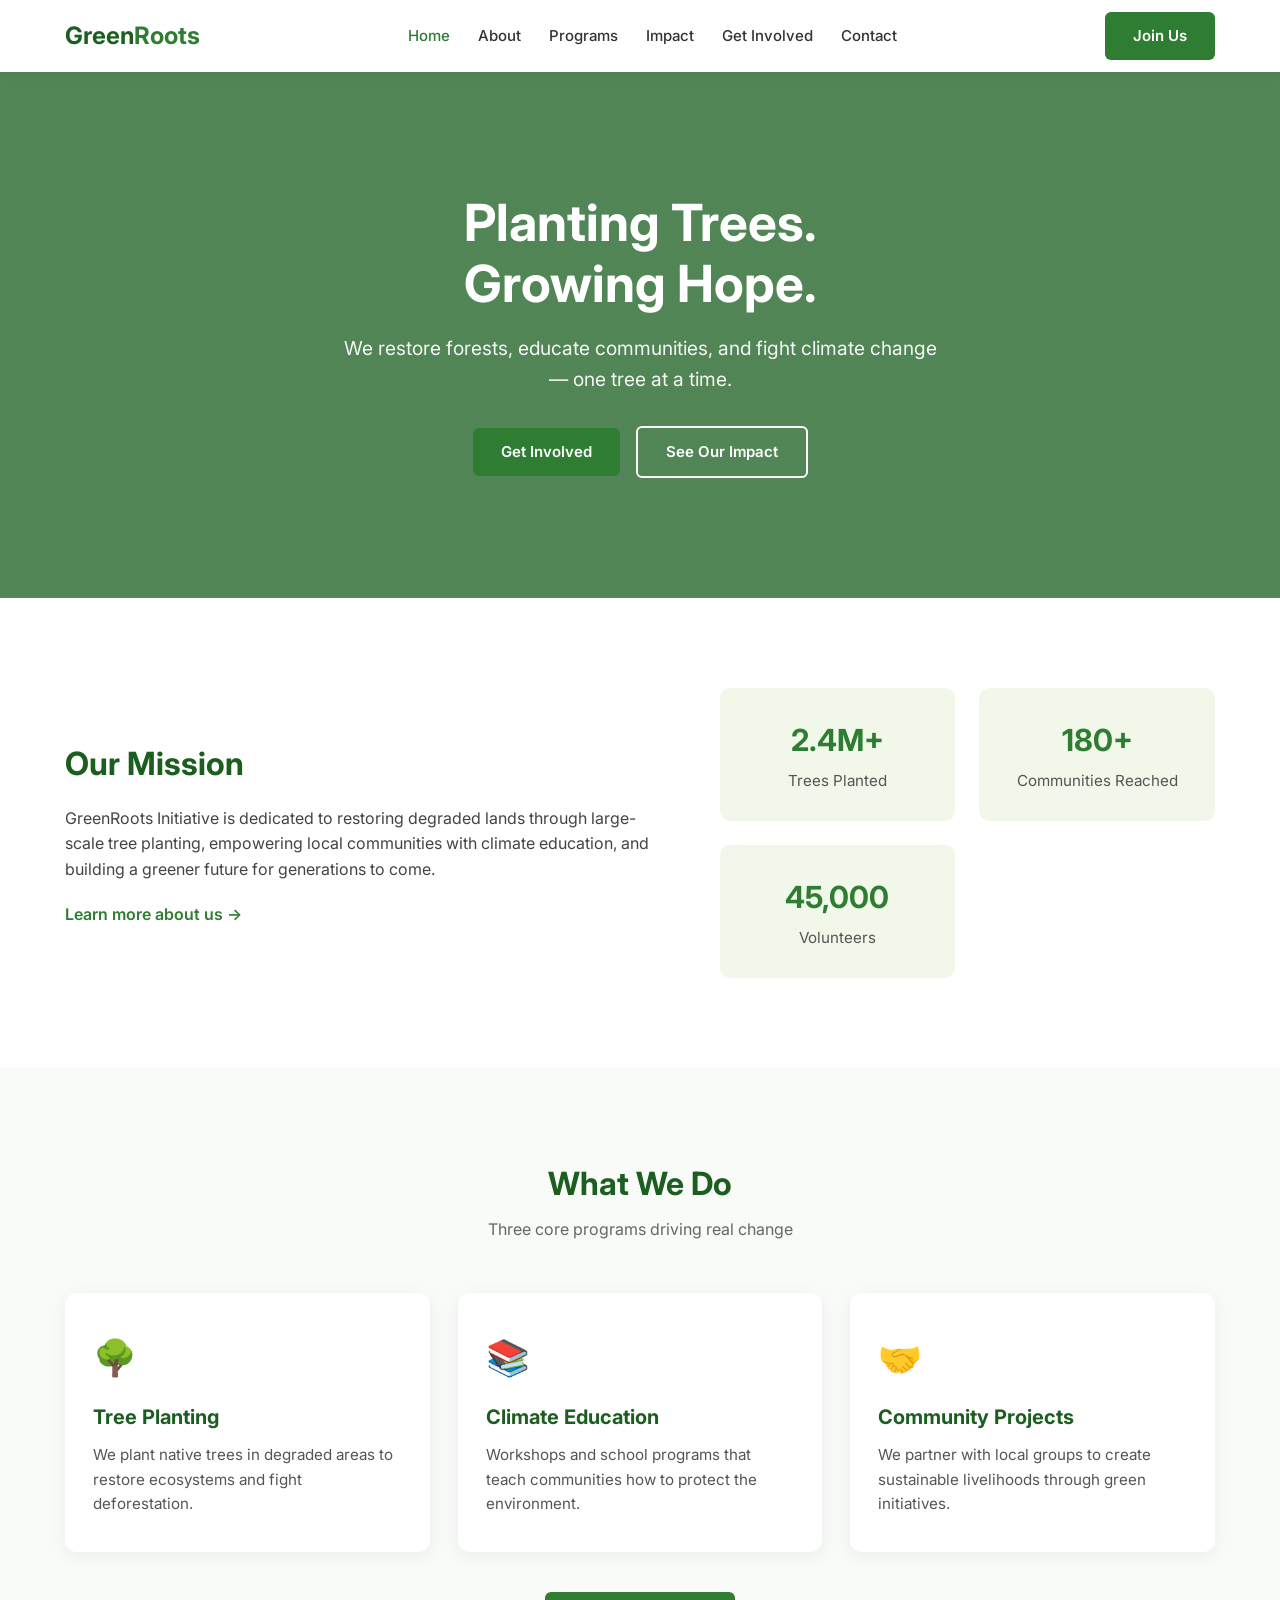
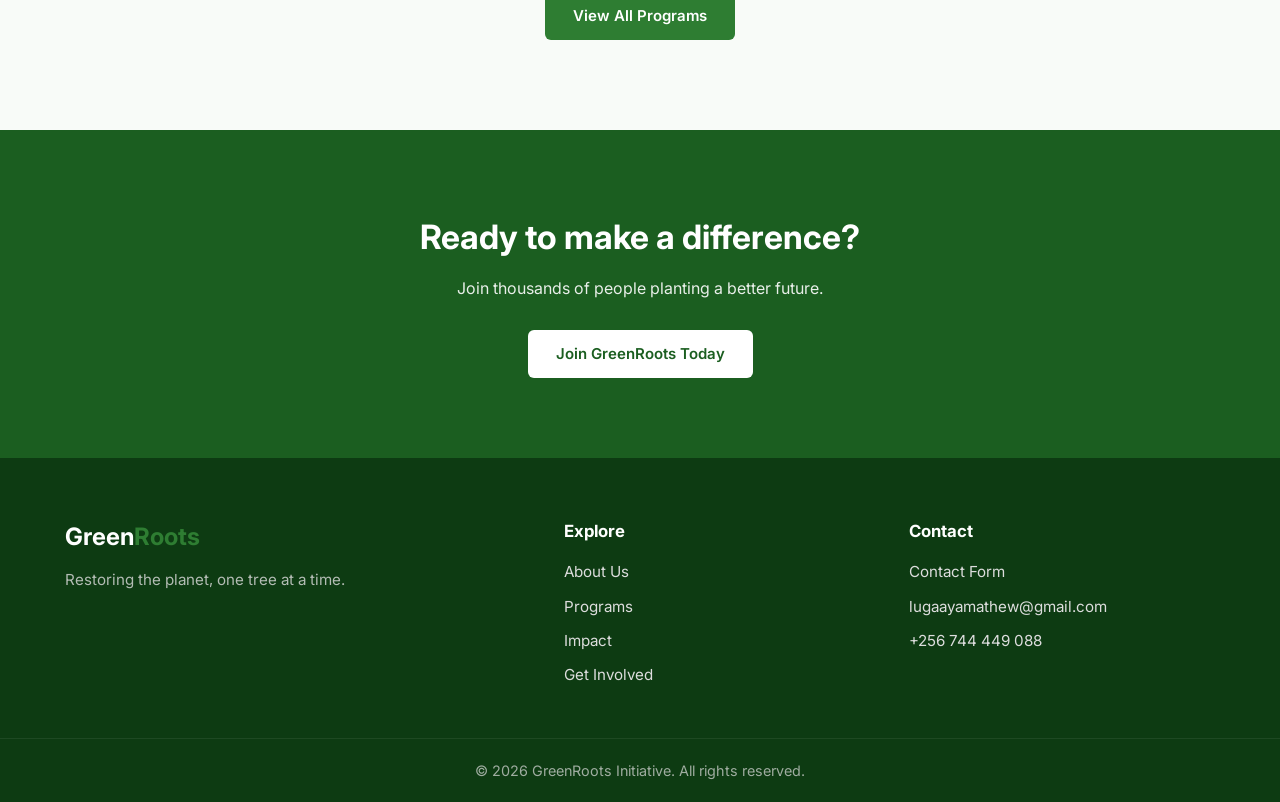
==== index.html @ 803b71bf "final exam final project" ====
<!DOCTYPE html>
<html lang="en">
<head>
  <meta charset="UTF-8">
  <meta name="viewport" content="width=device-width, initial-scale=1.0">
  <title>GreenRoots Initiative | Planting Tomorrow</title>
  <link rel="stylesheet" href="style.css">
  <link href="https://fonts.googleapis.com/css2?family=Inter:wght@400;500;600;700&display=swap" rel="stylesheet">
</head>
<body>

  <!-- Navigation -->
<header>
  <div class="container nav-container">
    <a href="index.html" class="logo">Green<span>Roots</span></a>

    <nav>
      <ul class="nav-links" id="navLinks">
        <li><a href="index.html" class="active">Home</a></li>
        <li><a href="about.html">About</a></li>
        <li><a href="programs.html">Programs</a></li>
        <li><a href="impact.html">Impact</a></li>
        <li><a href="get-involved.html">Get Involved</a></li>
        <li><a href="contact.html">Contact</a></li>
      </ul>
    </nav>

    <a href="get-involved.html" class="btn btn-primary desktop-only">Join Us</a>

    <!-- Hamburger Button -->
    <button class="hamburger" id="hamburger" aria-label="Menu">
      <span></span>
      <span></span>
      <span></span>
    </button>
  </div>
</header>

  <!-- Hero Section -->
  <section class="hero">
    <div class="container hero-content">
      <h1>Planting Trees.<br>Growing Hope.</h1>
      <p>We restore forests, educate communities, and fight climate change — one tree at a time.</p>
      <div class="hero-buttons">
        <a href="get-involved.html" class="btn btn-primary">Get Involved</a>
        <a href="impact.html" class="btn btn-outline">See Our Impact</a>
      </div>
    </div>
  </section>

  <!-- Mission Section -->
  <section class="mission">
    <div class="container">
      <div class="mission-grid">
        <div class="mission-text">
          <h2>Our Mission</h2>
          <p>GreenRoots Initiative is dedicated to restoring degraded lands through large-scale tree planting, empowering local communities with climate education, and building a greener future for generations to come.</p>
          <a href="about.html" class="text-link">Learn more about us →</a>
        </div>
        <div class="mission-stats">
          <div class="stat">
            <h3>2.4M+</h3>
            <p>Trees Planted</p>
          </div>
          <div class="stat">
            <h3>180+</h3>
            <p>Communities Reached</p>
          </div>
          <div class="stat">
            <h3>45,000</h3>
            <p>Volunteers</p>
          </div>
        </div>
      </div>
    </div>
  </section>

  <!-- Programs Preview -->
  <section class="programs-preview">
    <div class="container">
      <div class="section-header">
        <h2>What We Do</h2>
        <p>Three core programs driving real change</p>
      </div>
      <div class="cards">
        <div class="card">
          <div class="card-icon">🌳</div>
          <h3>Tree Planting</h3>
          <p>We plant native trees in degraded areas to restore ecosystems and fight deforestation.</p>
        </div>
        <div class="card">
          <div class="card-icon">📚</div>
          <h3>Climate Education</h3>
          <p>Workshops and school programs that teach communities how to protect the environment.</p>
        </div>
        <div class="card">
          <div class="card-icon">🤝</div>
          <h3>Community Projects</h3>
          <p>We partner with local groups to create sustainable livelihoods through green initiatives.</p>
        </div>
      </div>
      <div class="center">
        <a href="programs.html" class="btn btn-primary">View All Programs</a>
      </div>
    </div>
  </section>

  <!-- Call to Action -->
  <section class="cta">
    <div class="container">
      <h2>Ready to make a difference?</h2>
      <p>Join thousands of people planting a better future.</p>
      <a href="get-involved.html" class="btn btn-light">Join GreenRoots Today</a>
    </div>
  </section>

  <!-- Footer -->
  <footer>
    <div class="container footer-content">
      <div class="footer-brand">
        <a href="index.html" class="logo">Green<span>Roots</span></a>
        <p>Restoring the planet, one tree at a time.</p>
      </div>
      <div class="footer-links">
        <h4>Explore</h4>
        <ul>
          <li><a href="about.html">About Us</a></li>
          <li><a href="programs.html">Programs</a></li>
          <li><a href="impact.html">Impact</a></li>
          <li><a href="get-involved.html">Get Involved</a></li>
        </ul>
      </div>
      <div class="footer-links">
        <h4>Contact</h4>
        <ul>
          <li><a href="contact.html">Contact Form</a></li>
          <li>lugaayamathew@gmail.com</li>
          <li>+256 744 449 088</li>
        </ul>
      </div>
    </div>
    <div class="footer-bottom">
      <div class="container">
        <p>© 2026 GreenRoots Initiative. All rights reserved.</p>
      </div>
    </div>
  </footer>

  <script>
  const hamburger = document.getElementById('hamburger');
  const navLinks = document.getElementById('navLinks');

  hamburger.addEventListener('click', () => {
    navLinks.classList.toggle('active');
    hamburger.classList.toggle('active');
  });
</script>
</body>

</html>
---- style.css ----
/* ========== RESET & BASE ========== */
* {
  margin: 0;
  padding: 0;
  box-sizing: border-box;
}

body {
  font-family: 'Inter', system-ui, sans-serif;
  line-height: 1.6;
  color: #1a1a1a;
  background: #f8fbf8;
}

.container {
  width: 90%;
  max-width: 1150px;
  margin: 0 auto;
}

a {
  text-decoration: none;
  color: inherit;
}

ul {
  list-style: none;
}

/* ========== BUTTONS ========== */
.btn {
  display: inline-block;
  padding: 12px 28px;
  border-radius: 6px;
  font-weight: 600;
  font-size: 15px;
  transition: all 0.25s ease;
}

.btn-primary {
  background: #2e7d32;
  color: white;
}

.btn-primary:hover {
  background: #1b5e20;
}

.btn-outline {
  border: 2px solid white;
  color: white;
  margin-left: 12px;
}

.btn-outline:hover {
  background: white;
  color: #1b5e20;
}

.btn-light {
  background: white;
  color: #1b5e20;
}

.btn-light:hover {
  background: #e8f5e9;
}

/* ========== HEADER ========== */
header {
  background: white;
  box-shadow: 0 2px 10px rgba(0,0,0,0.06);
  position: sticky;
  top: 0;
  z-index: 100;
}

.nav-container {
  display: flex;
  align-items: center;
  justify-content: space-between;
  height: 72px;
}

.logo {
  font-size: 1.5rem;
  font-weight: 700;
  color: #1b5e20;
}

.logo span {
  color: #2e7d32;
}

.nav-links {
  display: flex;
  gap: 28px;
}

.nav-links a {
  font-weight: 500;
  font-size: 15px;
  color: #333;
  transition: color 0.2s;
}

.nav-links a:hover,
.nav-links a.active {
  color: #2e7d32;
}

/* ========== HERO ========== */
.hero {
  background: linear-gradient(rgba(27, 94, 32, 0.75), rgba(27, 94, 32, 0.75)),
              url('https://images.unsplash.com/photo-1542601906990-b4d3fb778b09?w=1600') center/cover no-repeat;
  color: white;
  padding: 120px 0;
  text-align: center;
}

.hero h1 {
  font-size: 3.2rem;
  font-weight: 700;
  line-height: 1.2;
  margin-bottom: 18px;
}

.hero p {
  font-size: 1.2rem;
  max-width: 600px;
  margin: 0 auto 32px;
  opacity: 0.95;
}

/* ========== MISSION ========== */
.mission {
  padding: 90px 0;
  background: white;
}

.mission-grid {
  display: grid;
  grid-template-columns: 1.2fr 1fr;
  gap: 60px;
  align-items: center;
}

.mission-text h2 {
  font-size: 2rem;
  margin-bottom: 16px;
  color: #1b5e20;
}

.mission-text p {
  margin-bottom: 20px;
  color: #444;
}

.text-link {
  color: #2e7d32;
  font-weight: 600;
}

.mission-stats {
  display: grid;
  grid-template-columns: 1fr 1fr;
  gap: 24px;
}

.stat {
  background: #f1f8e9;
  padding: 28px 20px;
  border-radius: 10px;
  text-align: center;
}

.stat h3 {
  font-size: 1.9rem;
  color: #2e7d32;
  margin-bottom: 4px;
}

.stat p {
  font-size: 0.95rem;
  color: #555;
}

/* ========== PROGRAMS PREVIEW ========== */
.programs-preview {
  padding: 90px 0;
}

.section-header {
  text-align: center;
  margin-bottom: 50px;
}

.section-header h2 {
  font-size: 2rem;
  color: #1b5e20;
  margin-bottom: 8px;
}

.section-header p {
  color: #666;
}

.cards {
  display: grid;
  grid-template-columns: repeat(3, 1fr);
  gap: 28px;
  margin-bottom: 40px;
}

.card {
  background: white;
  padding: 36px 28px;
  border-radius: 12px;
  box-shadow: 0 4px 18px rgba(0,0,0,0.06);
  transition: transform 0.25s ease;
}

.card:hover {
  transform: translateY(-6px);
}

.card-icon {
  font-size: 2.2rem;
  margin-bottom: 16px;
}

.card h3 {
  font-size: 1.25rem;
  margin-bottom: 10px;
  color: #1b5e20;
}

.card p {
  color: #555;
  font-size: 0.95rem;
}

.center {
  text-align: center;
}

/* ========== CTA ========== */
.cta {
  background: #1b5e20;
  color: white;
  text-align: center;
  padding: 80px 0;
}

.cta h2 {
  font-size: 2.1rem;
  margin-bottom: 12px;
}

.cta p {
  margin-bottom: 28px;
  opacity: 0.9;
}

/* ========== FOOTER ========== */
footer {
  background: #0d3b12;
  color: #ddd;
  padding-top: 60px;
}

.footer-content {
  display: grid;
  grid-template-columns: 1.5fr 1fr 1fr;
  gap: 40px;
  padding-bottom: 40px;
}

.footer-brand .logo {
  color: white;
  margin-bottom: 12px;
  display: inline-block;
}

.footer-brand p {
  font-size: 0.95rem;
  opacity: 0.8;
}

.footer-links h4 {
  color: white;
  margin-bottom: 16px;
  font-size: 1.05rem;
}

.footer-links ul li {
  margin-bottom: 10px;
  font-size: 0.95rem;
}

.footer-links a:hover {
  color: #a5d6a7;
}

.footer-bottom {
  border-top: 1px solid rgba(255,255,255,0.1);
  padding: 20px 0;
  text-align: center;
  font-size: 0.9rem;
  opacity: 0.7;
}

/* ========== RESPONSIVE ========== */
@media (max-width: 900px) {
  .nav-links {
    display: none; /* We'll add mobile menu later if needed */
  }

  .hero h1 {
    font-size: 2.4rem;
  }

  .mission-grid {
    grid-template-columns: 1fr;
    gap: 40px;
  }

  .cards {
    grid-template-columns: 1fr;
  }

  .footer-content {
    grid-template-columns: 1fr;
    gap: 30px;
  }
}

@media (max-width: 600px) {
  .hero {
    padding: 90px 0;
  }

  .hero h1 {
    font-size: 2rem;
  }

  .hero-buttons .btn-outline {
    margin-left: 0;
    margin-top: 12px;
  }

  .mission-stats {
    grid-template-columns: 1fr;
  }
}

/* ========== HAMBURGER MENU ========== */
.hamburger {
  display: none;
  flex-direction: column;
  gap: 5px;
  background: none;
  border: none;
  cursor: pointer;
  padding: 4px;
}

.hamburger span {
  display: block;
  width: 26px;
  height: 3px;
  background: #1b5e20;
  border-radius: 2px;
  transition: all 0.3s ease;
}

.hamburger.active span:nth-child(1) {
  transform: rotate(45deg) translate(6px, 6px);
}

.hamburger.active span:nth-child(2) {
  opacity: 0;
}

.hamburger.active span:nth-child(3) {
  transform: rotate(-45deg) translate(6px, -6px);
}

.desktop-only {
  display: inline-block;
}

/* Mobile styles */
@media (max-width: 900px) {
  .hamburger {
    display: flex;
  }

  .desktop-only {
    display: none;
  }

  .nav-links {
    position: absolute;
    top: 72px;
    left: 0;
    right: 0;
    background: white;
    flex-direction: column;
    align-items: center;
    gap: 0;
    padding: 20px 0;
    box-shadow: 0 10px 20px rgba(0,0,0,0.08);
    display: none;
  }

  .nav-links.active {
    display: flex;
  }

  .nav-links li {
    width: 100%;
    text-align: center;
  }

  .nav-links a {
    display: block;
    padding: 14px 0;
    font-size: 16px;
  }
}

/* ========== PAGE HEADER ========== */
.page-header {
  background: linear-gradient(rgba(27, 94, 32, 0.85), rgba(27, 94, 32, 0.85)),
              url('https://images.unsplash.com/photo-1501004318641-b39e6451bec6?w=1600') center/cover no-repeat;
  color: white;
  text-align: center;
  padding: 100px 0 80px;
}

.page-header h1 {
  font-size: 2.8rem;
  margin-bottom: 12px;
}

.page-header p {
  font-size: 1.15rem;
  opacity: 0.95;
}

/* ========== ABOUT STORY ========== */
.about-story {
  padding: 90px 0;
  background: white;
}

.story-grid {
  display: grid;
  grid-template-columns: 1fr 1fr;
  gap: 60px;
  align-items: center;
}

.story-text h2 {
  font-size: 2rem;
  color: #1b5e20;
  margin-bottom: 20px;
}

.story-text p {
  margin-bottom: 16px;
  color: #444;
}

.story-image img {
  width: 100%;
  border-radius: 12px;
  box-shadow: 0 10px 30px rgba(0,0,0,0.1);
}

/* ========== MISSION & VISION ========== */
.mission-vision {
  padding: 80px 0;
  background: #f1f8e9;
}

.mv-grid {
  display: grid;
  grid-template-columns: 1fr 1fr;
  gap: 30px;
}

.mv-card {
  background: white;
  padding: 40px 32px;
  border-radius: 12px;
  box-shadow: 0 4px 15px rgba(0,0,0,0.05);
}

.mv-card h3 {
  font-size: 1.4rem;
  color: #1b5e20;
  margin-bottom: 14px;
}

.mv-card p {
  color: #444;
  line-height: 1.7;
}

/* ========== VALUES ========== */
.values {
  padding: 90px 0;
}

.values-grid {
  display: grid;
  grid-template-columns: repeat(4, 1fr);
  gap: 24px;
}

.value-card {
  background: white;
  padding: 32px 24px;
  border-radius: 12px;
  text-align: center;
  box-shadow: 0 4px 15px rgba(0,0,0,0.05);
  transition: transform 0.25s ease;
}

.value-card:hover {
  transform: translateY(-5px);
}

.value-icon {
  font-size: 2rem;
  margin-bottom: 16px;
}

.value-card h3 {
  font-size: 1.15rem;
  color: #1b5e20;
  margin-bottom: 10px;
}

.value-card p {
  font-size: 0.95rem;
  color: #555;
}

/* ========== RESPONSIVE ========== */
@media (max-width: 900px) {
  .story-grid,
  .mv-grid {
    grid-template-columns: 1fr;
    gap: 40px;
  }

  .values-grid {
    grid-template-columns: 1fr 1fr;
  }

  .page-header h1 {
    font-size: 2.2rem;
  }
}

@media (max-width: 600px) {
  .values-grid {
    grid-template-columns: 1fr;
  }

  .page-header {
    padding: 80px 0 60px;
  }
}

/* ========== PROGRAMS PAGE ========== */
.programs-intro {
  padding: 60px 0 30px;
  background: white;
  text-align: center;
}

.intro-text {
  max-width: 750px;
  margin: 0 auto;
  font-size: 1.15rem;
  color: #444;
  line-height: 1.7;
}

.program-detail {
  padding: 80px 0;
  background: white;
}

.program-detail.reverse {
  background: #f8fbf8;
}

.program-grid {
  display: grid;
  grid-template-columns: 1fr 1fr;
  gap: 60px;
  align-items: center;
}

.program-detail.reverse .program-grid {
  direction: rtl;
}

.program-detail.reverse .program-content {
  direction: ltr;
}

.program-image img {
  width: 100%;
  border-radius: 12px;
  box-shadow: 0 12px 30px rgba(0,0,0,0.1);
}

.program-label {
  display: inline-block;
  font-size: 0.85rem;
  font-weight: 600;
  color: #2e7d32;
  text-transform: uppercase;
  letter-spacing: 1px;
  margin-bottom: 10px;
}

.program-content h2 {
  font-size: 2rem;
  color: #1b5e20;
  margin-bottom: 16px;
}

.program-content p {
  color: #444;
  margin-bottom: 20px;
  line-height: 1.7;
}

.program-list {
  margin-bottom: 28px;
}

.program-list li {
  position: relative;
  padding-left: 22px;
  margin-bottom: 10px;
  color: #444;
}

.program-list li::before {
  content: "✓";
  position: absolute;
  left: 0;
  color: #2e7d32;
  font-weight: 700;
}

/* Responsive */
@media (max-width: 900px) {
  .program-grid {
    grid-template-columns: 1fr;
    gap: 40px;
  }

  .program-detail.reverse .program-grid {
    direction: ltr;
  }
}

/* ========== IMPACT PAGE ========== */
.impact-numbers {
  padding: 70px 0;
  background: white;
}

.numbers-grid {
  display: grid;
  grid-template-columns: repeat(4, 1fr);
  gap: 24px;
}

.number-card {
  background: #f1f8e9;
  text-align: center;
  padding: 36px 20px;
  border-radius: 12px;
}

.number-card h3 {
  font-size: 2.4rem;
  color: #2e7d32;
  margin-bottom: 6px;
}

.number-card p {
  font-size: 1rem;
  color: #555;
  font-weight: 500;
}

/* Stories */
.impact-stories {
  padding: 90px 0;
  background: #f8fbf8;
}

.stories-grid {
  display: grid;
  grid-template-columns: repeat(3, 1fr);
  gap: 28px;
}

.story-card {
  background: white;
  border-radius: 12px;
  overflow: hidden;
  box-shadow: 0 6px 20px rgba(0,0,0,0.06);
  transition: transform 0.25s ease;
}

.story-card:hover {
  transform: translateY(-6px);
}

.story-card img {
  width: 100%;
  height: 200px;
  object-fit: cover;
}

.story-content {
  padding: 24px;
}

.story-tag {
  display: inline-block;
  font-size: 0.8rem;
  font-weight: 600;
  color: #2e7d32;
  text-transform: uppercase;
  letter-spacing: 0.5px;
  margin-bottom: 10px;
}

.story-content h3 {
  font-size: 1.25rem;
  color: #1b5e20;
  margin-bottom: 12px;
}

.story-content p {
  font-size: 0.95rem;
  color: #555;
  line-height: 1.6;
}

/* Extra Impact */
.impact-extra {
  padding: 80px 0;
  background: white;
}

.extra-grid {
  display: grid;
  grid-template-columns: repeat(3, 1fr);
  gap: 28px;
}

.extra-card {
  background: #f1f8e9;
  padding: 32px 28px;
  border-radius: 12px;
}

.extra-card h3 {
  font-size: 1.25rem;
  color: #1b5e20;
  margin-bottom: 12px;
}

.extra-card p {
  color: #444;
  line-height: 1.6;
}

/* Responsive */
@media (max-width: 900px) {
  .numbers-grid {
    grid-template-columns: 1fr 1fr;
  }

  .stories-grid,
  .extra-grid {
    grid-template-columns: 1fr;
  }
}

@media (max-width: 600px) {
  .numbers-grid {
    grid-template-columns: 1fr;
  }

  .number-card h3 {
    font-size: 2rem;
  }
}

/* ========== GET INVOLVED PAGE ========== */
.ways-to-help {
  padding: 90px 0;
  background: white;
}

.help-grid {
  display: grid;
  grid-template-columns: repeat(2, 1fr);
  gap: 28px;
}

.help-card {
  background: #f8fbf8;
  padding: 40px 32px;
  border-radius: 12px;
  text-align: center;
  transition: transform 0.25s ease, box-shadow 0.25s ease;
}

.help-card:hover {
  transform: translateY(-6px);
  box-shadow: 0 12px 25px rgba(0,0,0,0.08);
}

.help-icon {
  font-size: 2.4rem;
  margin-bottom: 18px;
}

.help-card h3 {
  font-size: 1.4rem;
  color: #1b5e20;
  margin-bottom: 14px;
}

.help-card p {
  color: #555;
  margin-bottom: 24px;
  line-height: 1.6;
}

/* Why It Matters */
.why-matters {
  padding: 90px 0;
  background: #f1f8e9;
}

.why-grid {
  display: grid;
  grid-template-columns: 1fr 1fr;
  gap: 60px;
  align-items: center;
}

.why-text h2 {
  font-size: 2rem;
  color: #1b5e20;
  margin-bottom: 18px;
}

.why-text p {
  color: #444;
  margin-bottom: 20px;
  line-height: 1.7;
}

.why-list {
  list-style: none;
}

.why-list li {
  position: relative;
  padding-left: 26px;
  margin-bottom: 12px;
  color: #444;
}

.why-list li::before {
  content: "✓";
  position: absolute;
  left: 0;
  color: #2e7d32;
  font-weight: 700;
}

.why-image img {
  width: 100%;
  border-radius: 12px;
  box-shadow: 0 12px 30px rgba(0,0,0,0.1);
}

/* Involve CTA Box */
.involve-cta {
  padding: 80px 0;
  background: white;
}

.involve-box {
  background: #1b5e20;
  color: white;
  text-align: center;
  padding: 60px 40px;
  border-radius: 16px;
}

.involve-box h2 {
  font-size: 2rem;
  margin-bottom: 14px;
}

.involve-box p {
  margin-bottom: 28px;
  opacity: 0.95;
  max-width: 550px;
  margin-left: auto;
  margin-right: auto;
}

/* Responsive */
@media (max-width: 900px) {
  .help-grid {
    grid-template-columns: 1fr;
  }

  .why-grid {
    grid-template-columns: 1fr;
    gap: 40px;
  }
}

/* ========== CONTACT PAGE ========== */
.contact-section {
  padding: 90px 0;
  background: white;
}

.contact-grid {
  display: grid;
  grid-template-columns: 1.4fr 1fr;
  gap: 50px;
  align-items: start;
}

.contact-form-box h2,
.contact-info-box h2 {
  font-size: 1.8rem;
  color: #1b5e20;
  margin-bottom: 10px;
}

.contact-form-box > p,
.contact-info-box > p {
  color: #555;
  margin-bottom: 28px;
}

/* Form Styles */
.form-group {
  margin-bottom: 20px;
}

.form-group label {
  display: block;
  font-weight: 500;
  margin-bottom: 6px;
  color: #333;
}

.form-group input,
.form-group select,
.form-group textarea {
  width: 100%;
  padding: 12px 14px;
  border: 1px solid #ddd;
  border-radius: 8px;
  font-size: 15px;
  font-family: inherit;
  transition: border-color 0.2s;
  background: #fafafa;
}

.form-group input:focus,
.form-group select:focus,
.form-group textarea:focus {
  outline: none;
  border-color: #2e7d32;
  background: white;
}

.form-group textarea {
  resize: vertical;
  min-height: 120px;
}

/* Contact Info */
.contact-info-box {
  background: #f1f8e9;
  padding: 40px 32px;
  border-radius: 12px;
}

.info-item {
  margin-bottom: 24px;
}

.info-item strong {
  display: block;
  color: #1b5e20;
  margin-bottom: 4px;
  font-size: 1rem;
}

.info-item p {
  color: #444;
  line-height: 1.5;
}

/* Responsive */
@media (max-width: 900px) {
  .contact-grid {
    grid-template-columns: 1fr;
    gap: 40px;
  }
}

/* ========== FOUNDER SECTION ========== */
.founder-section {
  padding: 90px 0;
  background: #f8fbf8;
}

.founder-grid {
  display: grid;
  grid-template-columns: 0.9fr 1.3fr;
  gap: 50px;
  align-items: center;
}

.founder-image img {
  width: 100%;
  border-radius: 12px;
  box-shadow: 0 12px 30px rgba(0,0,0,0.1);
  aspect-ratio: 1/1;
  object-fit: cover;
}

.founder-label {
  display: inline-block;
  font-size: 0.85rem;
  font-weight: 600;
  color: #2e7d32;
  text-transform: uppercase;
  letter-spacing: 1px;
  margin-bottom: 8px;
}

.founder-content h2 {
  font-size: 2rem;
  color: #1b5e20;
  margin-bottom: 18px;
}

.founder-content p {
  color: #444;
  margin-bottom: 14px;
  line-height: 1.7;
}

/* Responsive */
@media (max-width: 900px) {
  .founder-grid {
    grid-template-columns: 1fr;
    gap: 30px;
  }

  .founder-image {
    max-width: 320px;
    margin: 0 auto;
  }
}
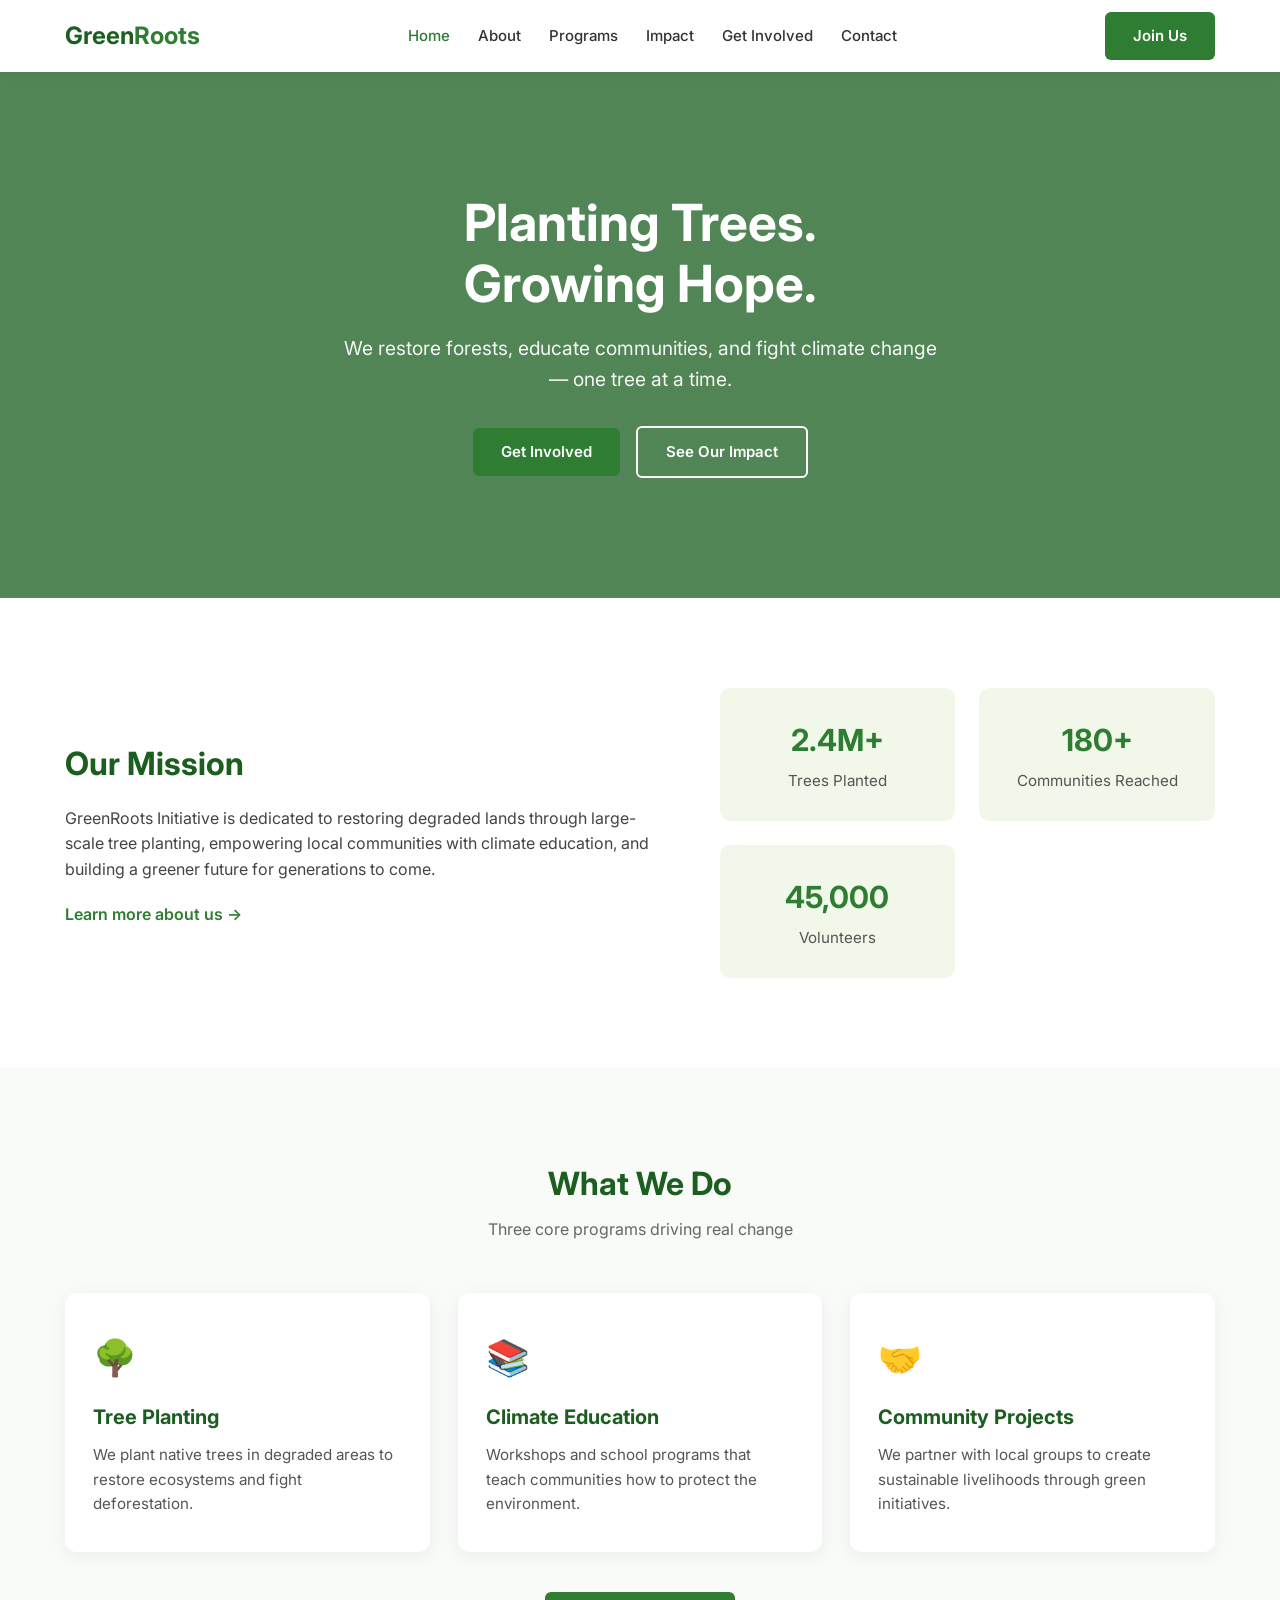
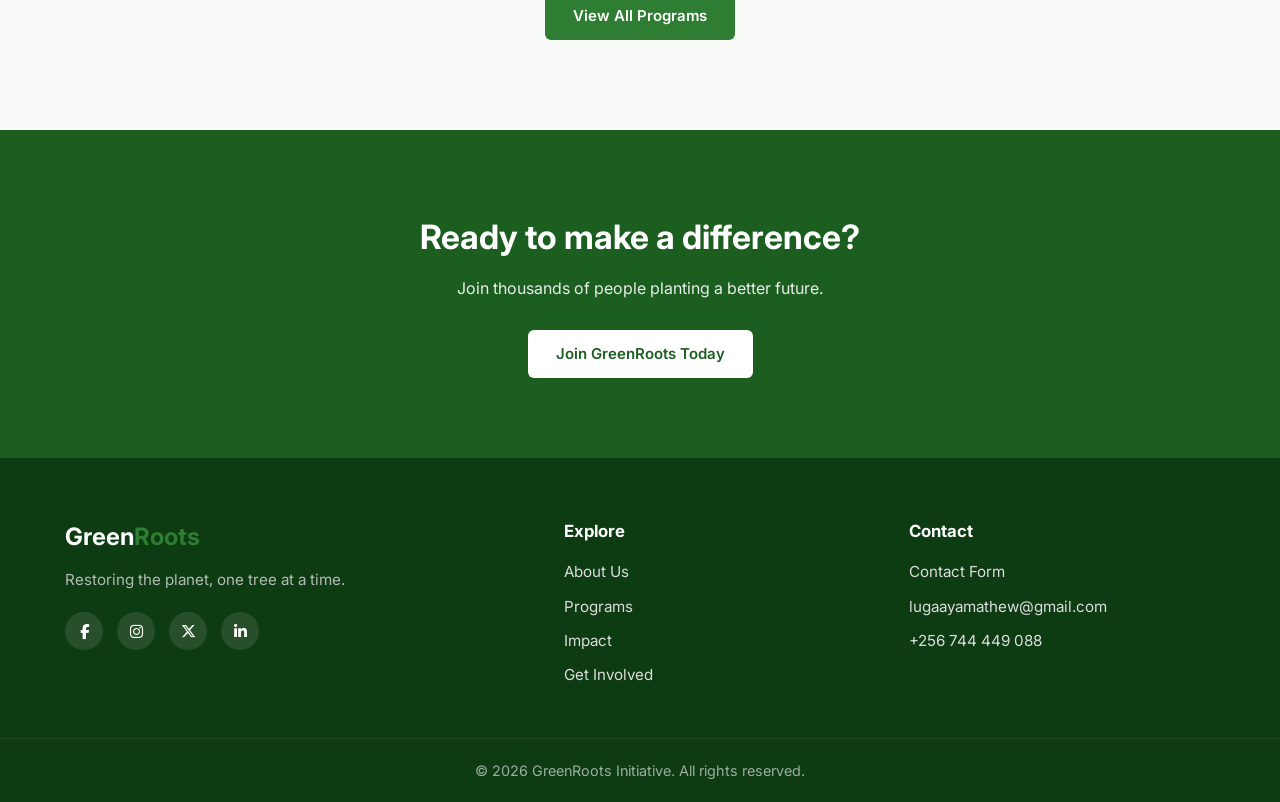
==== commit 13a8666d: "improved" ====
--- a/index.html
+++ b/index.html
@@ -6,6 +6,7 @@
   <title>GreenRoots Initiative | Planting Tomorrow</title>
   <link rel="stylesheet" href="style.css">
   <link href="https://fonts.googleapis.com/css2?family=Inter:wght@400;500;600;700&display=swap" rel="stylesheet">
+  <link rel="stylesheet" href="https://cdnjs.cloudflare.com/ajax/libs/font-awesome/6.5.1/css/all.min.css">
 </head>
 <body>
 
@@ -114,37 +115,48 @@
     </div>
   </section>
 
-  <!-- Footer -->
-  <footer>
-    <div class="container footer-content">
-      <div class="footer-brand">
-        <a href="index.html" class="logo">Green<span>Roots</span></a>
-        <p>Restoring the planet, one tree at a time.</p>
-      </div>
-      <div class="footer-links">
-        <h4>Explore</h4>
-        <ul>
-          <li><a href="about.html">About Us</a></li>
-          <li><a href="programs.html">Programs</a></li>
-          <li><a href="impact.html">Impact</a></li>
-          <li><a href="get-involved.html">Get Involved</a></li>
-        </ul>
-      </div>
-      <div class="footer-links">
-        <h4>Contact</h4>
-        <ul>
-          <li><a href="contact.html">Contact Form</a></li>
-          <li>lugaayamathew@gmail.com</li>
-          <li>+256 744 449 088</li>
-        </ul>
+ <!-- Footer -->
+<footer>
+  <div class="container footer-content">
+    <div class="footer-brand">
+      <a href="index.html" class="logo">Green<span>Roots</span></a>
+      <p>Restoring the planet, one tree at a time.</p>
+
+      <!-- Social Icons -->
+      <div class="social-icons">
+        <a href="#" aria-label="Facebook"><i class="fab fa-facebook-f"></i></a>
+        <a href="#" aria-label="Instagram"><i class="fab fa-instagram"></i></a>
+        <a href="#" aria-label="Twitter"><i class="fab fa-x-twitter"></i></a>
+        <a href="#" aria-label="LinkedIn"><i class="fab fa-linkedin-in"></i></a>
       </div>
     </div>
-    <div class="footer-bottom">
-      <div class="container">
-        <p>© 2026 GreenRoots Initiative. All rights reserved.</p>
-      </div>
+
+    <div class="footer-links">
+      <h4>Explore</h4>
+      <ul>
+        <li><a href="about.html">About Us</a></li>
+        <li><a href="programs.html">Programs</a></li>
+        <li><a href="impact.html">Impact</a></li>
+        <li><a href="get-involved.html">Get Involved</a></li>
+      </ul>
     </div>
-  </footer>
+
+    <div class="footer-links">
+      <h4>Contact</h4>
+      <ul>
+        <li><a href="contact.html">Contact Form</a></li>
+        <li>lugaayamathew@gmail.com</li>
+        <li>+256 744 449 088</li>
+      </ul>
+    </div>
+  </div>
+
+  <div class="footer-bottom">
+    <div class="container">
+      <p>© 2026 GreenRoots Initiative. All rights reserved.</p>
+    </div>
+  </div>
+</footer>
 
   <script>
   const hamburger = document.getElementById('hamburger');
--- a/style.css
+++ b/style.css
@@ -1092,4 +1092,29 @@
     max-width: 320px;
     margin: 0 auto;
   }
+}
+
+/* ========== SOCIAL ICONS ========== */
+.social-icons {
+  display: flex;
+  gap: 14px;
+  margin-top: 20px;
+}
+
+.social-icons a {
+  display: flex;
+  align-items: center;
+  justify-content: center;
+  width: 38px;
+  height: 38px;
+  background: rgba(255, 255, 255, 0.1);
+  color: white;
+  border-radius: 50%;
+  font-size: 15px;
+  transition: all 0.25s ease;
+}
+
+.social-icons a:hover {
+  background: #2e7d32;
+  transform: translateY(-3px);
 }
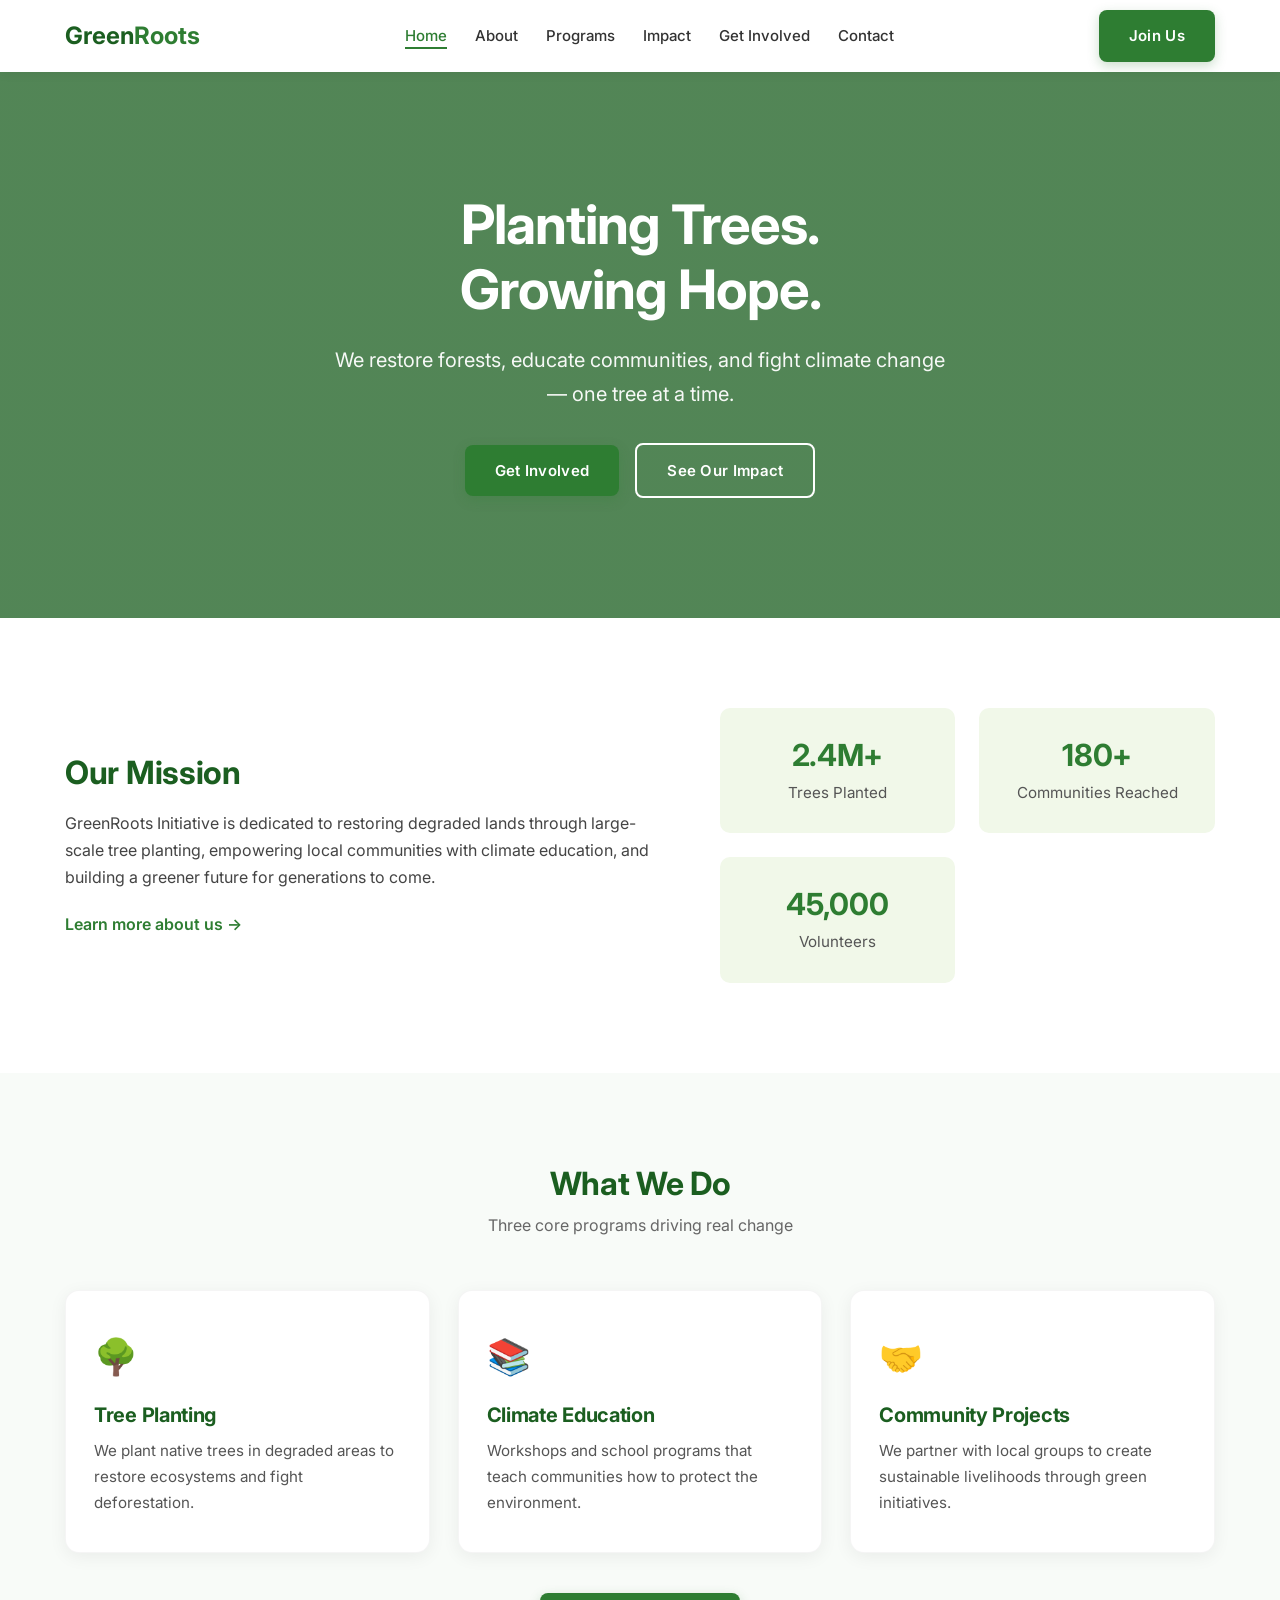
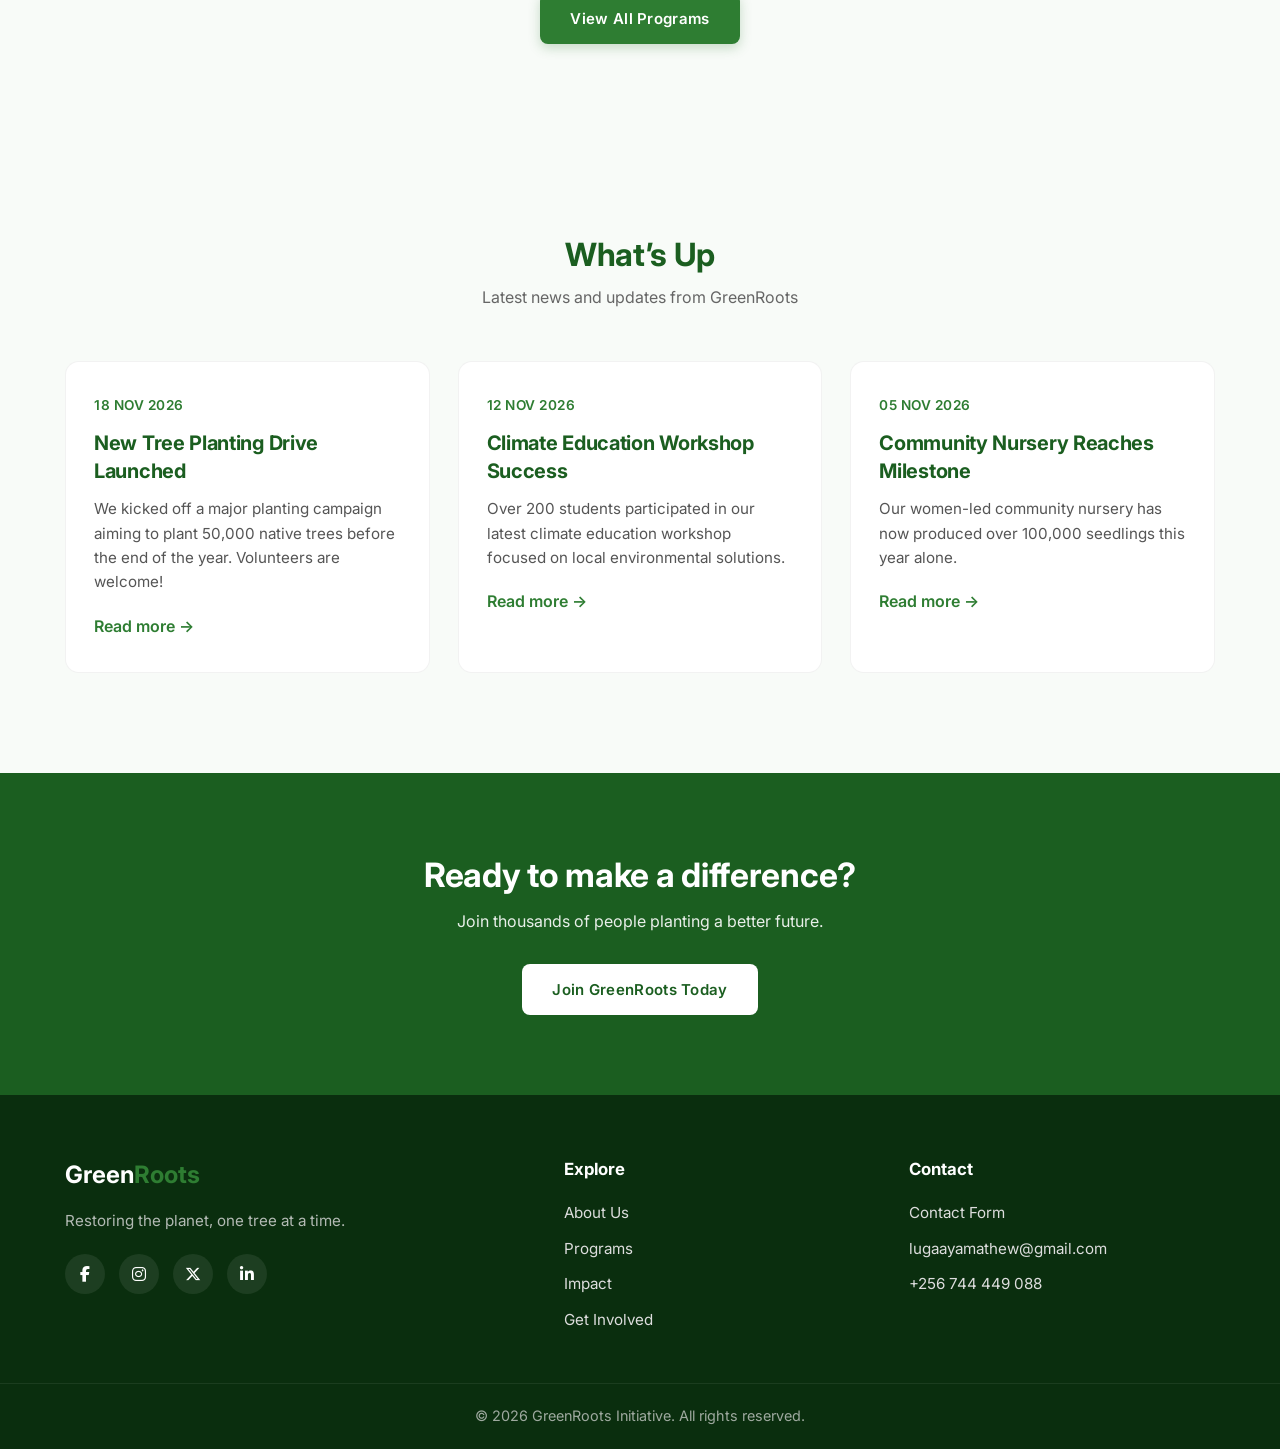
==== commit 21582177: "chart" ====
--- a/index.html
+++ b/index.html
@@ -106,6 +106,42 @@
     </div>
   </section>
 
+  <!-- What's Up / Latest Updates -->
+<section class="whats-up">
+  <div class="container">
+    <div class="section-header">
+      <h2>What’s Up</h2>
+      <p>Latest news and updates from GreenRoots</p>
+    </div>
+
+    <div class="updates-grid">
+      <!-- Update 1 -->
+      <article class="update-card">
+        <div class="update-date">18 Nov 2026</div>
+        <h3>New Tree Planting Drive Launched</h3>
+        <p>We kicked off a major planting campaign aiming to plant 50,000 native trees before the end of the year. Volunteers are welcome!</p>
+        <a href="#" class="text-link">Read more →</a>
+      </article>
+
+      <!-- Update 2 -->
+      <article class="update-card">
+        <div class="update-date">12 Nov 2026</div>
+        <h3>Climate Education Workshop Success</h3>
+        <p>Over 200 students participated in our latest climate education workshop focused on local environmental solutions.</p>
+        <a href="#" class="text-link">Read more →</a>
+      </article>
+
+      <!-- Update 3 -->
+      <article class="update-card">
+        <div class="update-date">05 Nov 2026</div>
+        <h3>Community Nursery Reaches Milestone</h3>
+        <p>Our women-led community nursery has now produced over 100,000 seedlings this year alone.</p>
+        <a href="#" class="text-link">Read more →</a>
+      </article>
+    </div>
+  </div>
+</section>
+
   <!-- Call to Action -->
   <section class="cta">
     <div class="container">
--- a/style.css
+++ b/style.css
@@ -1117,4 +1117,215 @@
 .social-icons a:hover {
   background: #2e7d32;
   transform: translateY(-3px);
+}
+
+/* ========== PROFESSIONAL IMPROVEMENTS ========== */
+
+/* Better overall typography */
+body {
+  font-size: 16px;
+  line-height: 1.7;
+  color: #222;
+}
+
+h1, h2, h3 {
+  line-height: 1.3;
+  letter-spacing: -0.3px;
+}
+
+/* Smoother buttons */
+.btn {
+  padding: 13px 30px;
+  border-radius: 8px;
+  font-weight: 600;
+  letter-spacing: 0.3px;
+  transition: all 0.3s ease;
+}
+
+.btn-primary {
+  background: #2e7d32;
+  box-shadow: 0 4px 12px rgba(46, 125, 50, 0.25);
+}
+
+.btn-primary:hover {
+  background: #1b5e20;
+  transform: translateY(-2px);
+  box-shadow: 0 6px 18px rgba(46, 125, 50, 0.35);
+}
+
+.btn-outline:hover {
+  background: white;
+  color: #1b5e20;
+  transform: translateY(-2px);
+}
+
+/* Better cards */
+.card,
+.help-card,
+.story-card,
+.value-card,
+.number-card,
+.mv-card,
+.extra-card {
+  border-radius: 14px;
+  transition: all 0.3s ease;
+  border: 1px solid rgba(0,0,0,0.04);
+}
+
+.card:hover,
+.help-card:hover,
+.story-card:hover,
+.value-card:hover {
+  transform: translateY(-8px);
+  box-shadow: 0 18px 35px rgba(0, 0, 0, 0.1);
+}
+
+/* Improved section spacing */
+section {
+  padding: 100px 0;
+}
+
+.page-header {
+  padding: 110px 0 90px;
+}
+
+/* Stronger hero */
+.hero h1 {
+  font-size: 3.4rem;
+  font-weight: 700;
+  letter-spacing: -1px;
+  margin-bottom: 20px;
+}
+
+.hero p {
+  font-size: 1.25rem;
+  max-width: 620px;
+}
+
+/* Better navigation */
+header {
+  backdrop-filter: blur(10px);
+  background: rgba(255, 255, 255, 0.95);
+}
+
+.nav-links a {
+  font-weight: 500;
+  position: relative;
+}
+
+.nav-links a::after {
+  content: '';
+  position: absolute;
+  width: 0;
+  height: 2px;
+  bottom: -4px;
+  left: 0;
+  background: #2e7d32;
+  transition: width 0.3s ease;
+}
+
+.nav-links a:hover::after,
+.nav-links a.active::after {
+  width: 100%;
+}
+
+/* Refined footer */
+footer {
+  background: #0a2e0e;
+}
+
+.social-icons a {
+  background: rgba(255, 255, 255, 0.08);
+  width: 40px;
+  height: 40px;
+  font-size: 16px;
+}
+
+.social-icons a:hover {
+  background: #2e7d32;
+  transform: translateY(-4px);
+}
+
+/* Form improvements */
+.form-group input,
+.form-group select,
+.form-group textarea {
+  border-radius: 10px;
+  border: 1.5px solid #e0e0e0;
+  padding: 13px 16px;
+  transition: all 0.25s ease;
+}
+
+.form-group input:focus,
+.form-group select:focus,
+.form-group textarea:focus {
+  border-color: #2e7d32;
+  box-shadow: 0 0 0 4px rgba(46, 125, 50, 0.12);
+  background: white;
+}
+
+/* Better founder image */
+.founder-image img {
+  border-radius: 16px;
+  box-shadow: 0 20px 40px rgba(0,0,0,0.12);
+}
+
+/* Smooth scroll (nice touch) */
+html {
+  scroll-behavior: smooth;
+}
+
+/* ========== WHAT'S UP SECTION ========== */
+.whats-up {
+  padding: 100px 0;
+  background: #f8fbf8;
+}
+
+.updates-grid {
+  display: grid;
+  grid-template-columns: repeat(3, 1fr);
+  gap: 28px;
+}
+
+.update-card {
+  background: white;
+  padding: 32px 28px;
+  border-radius: 14px;
+  border: 1px solid rgba(0,0,0,0.05);
+  transition: all 0.3s ease;
+}
+
+.update-card:hover {
+  transform: translateY(-6px);
+  box-shadow: 0 16px 32px rgba(0,0,0,0.08);
+}
+
+.update-date {
+  font-size: 0.85rem;
+  font-weight: 600;
+  color: #2e7d32;
+  margin-bottom: 12px;
+  text-transform: uppercase;
+  letter-spacing: 0.5px;
+}
+
+.update-card h3 {
+  font-size: 1.25rem;
+  color: #1b5e20;
+  margin-bottom: 12px;
+  line-height: 1.4;
+}
+
+.update-card p {
+  color: #555;
+  font-size: 0.95rem;
+  margin-bottom: 18px;
+  line-height: 1.6;
+}
+
+/* Responsive */
+@media (max-width: 900px) {
+  .updates-grid {
+    grid-template-columns: 1fr;
+  }
 }
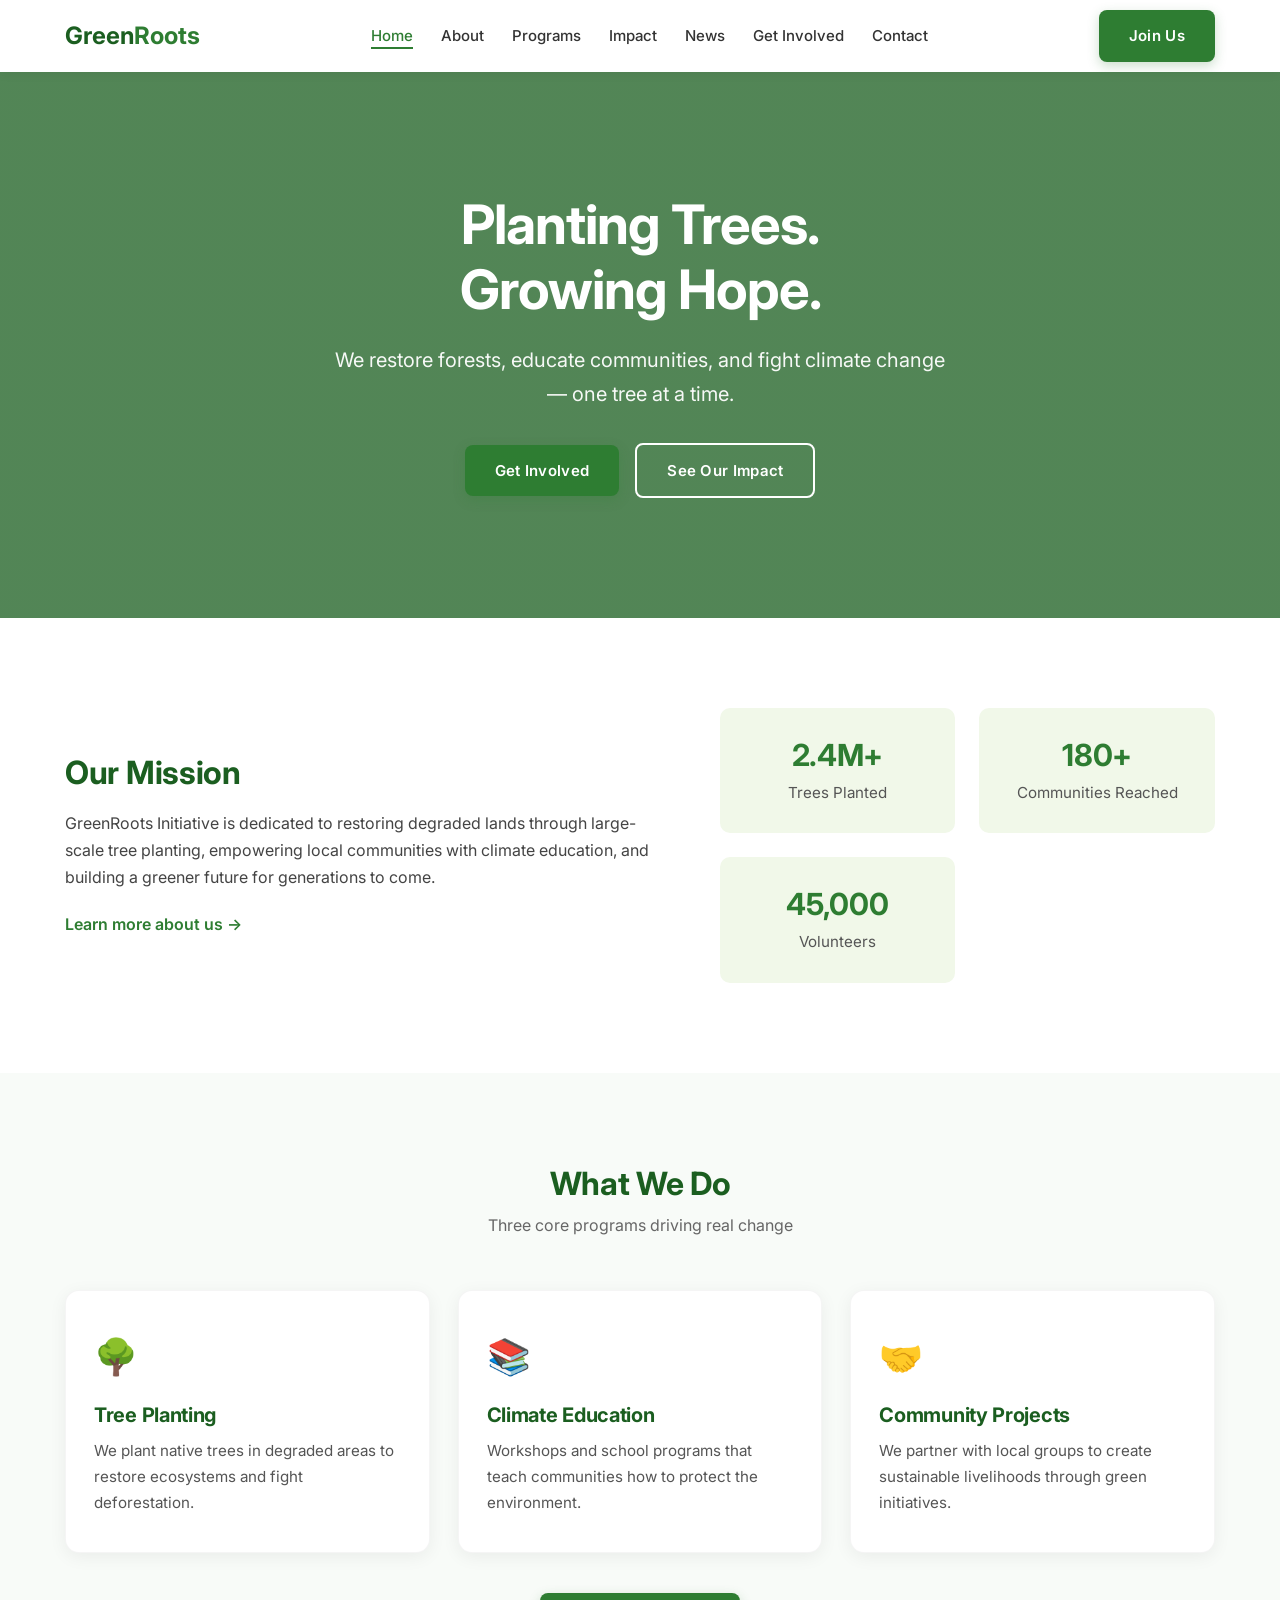
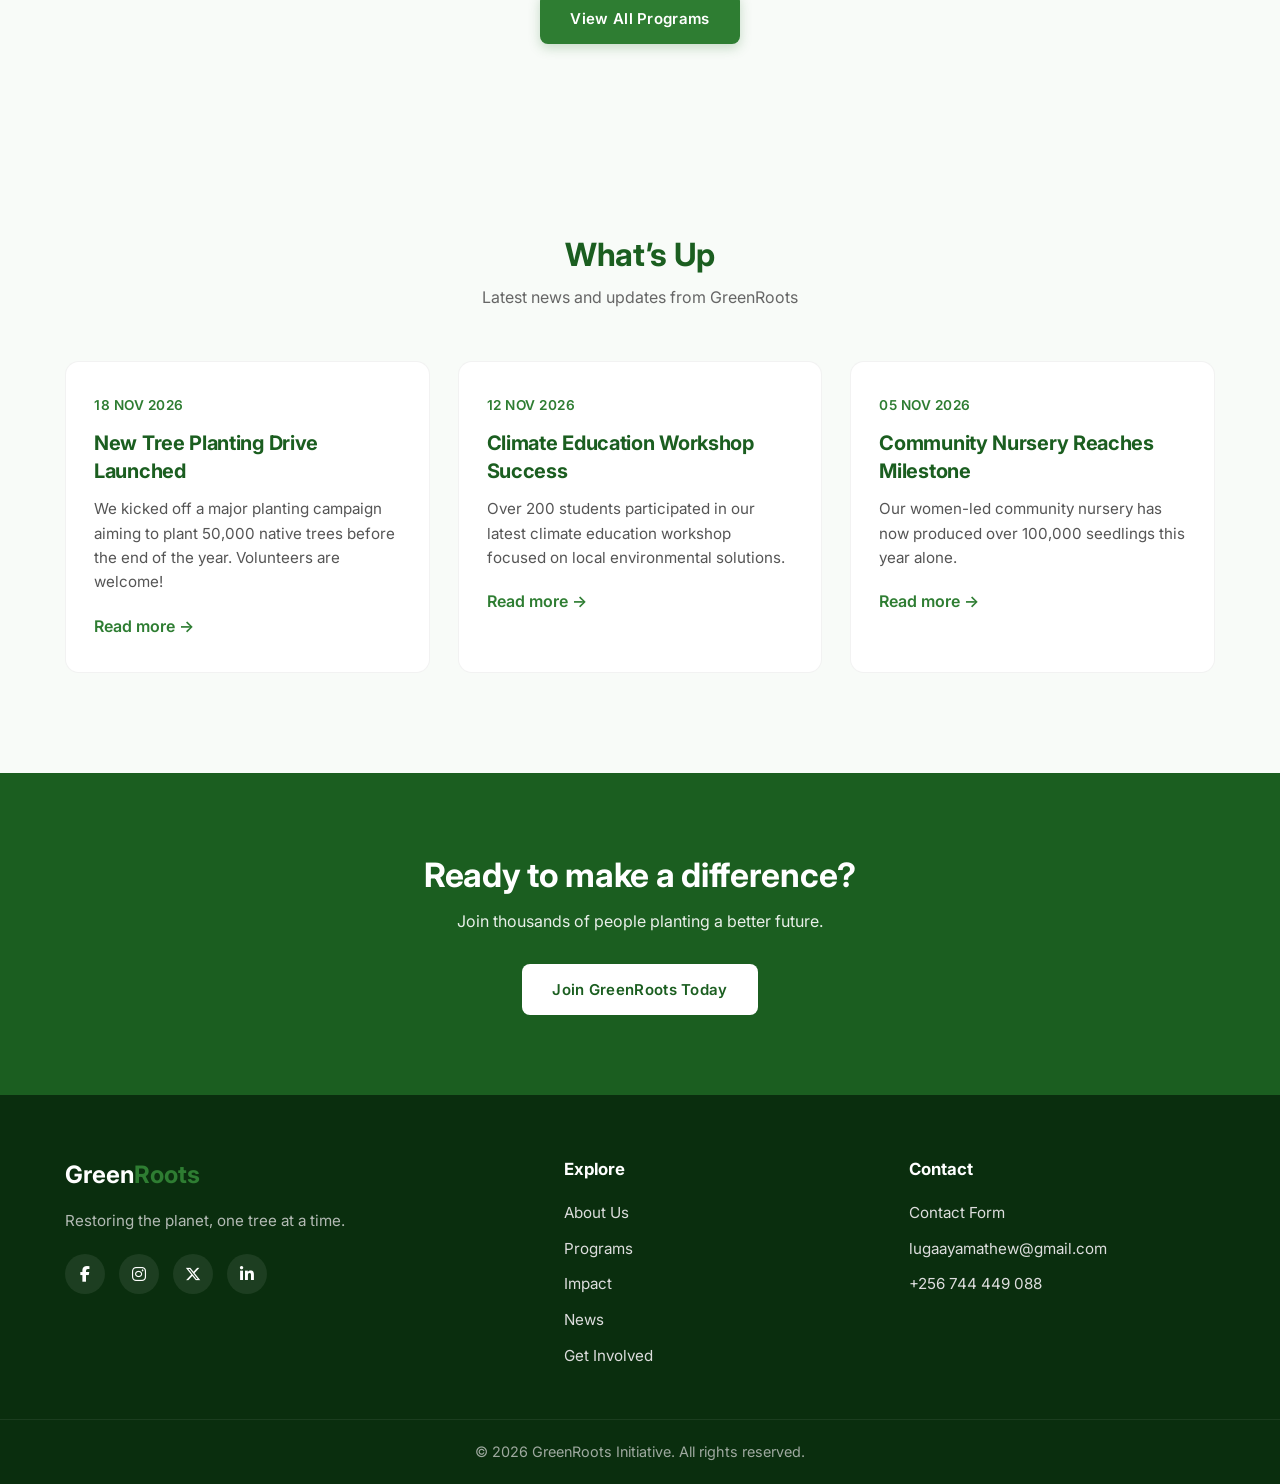
==== commit 271c455b: "news" ====
--- a/index.html
+++ b/index.html
@@ -21,6 +21,7 @@
         <li><a href="about.html">About</a></li>
         <li><a href="programs.html">Programs</a></li>
         <li><a href="impact.html">Impact</a></li>
+        <li><a href="news.html">News</a></li>
         <li><a href="get-involved.html">Get Involved</a></li>
         <li><a href="contact.html">Contact</a></li>
       </ul>
@@ -173,6 +174,7 @@
         <li><a href="about.html">About Us</a></li>
         <li><a href="programs.html">Programs</a></li>
         <li><a href="impact.html">Impact</a></li>
+        <li><a href="news.html">News</a></li>
         <li><a href="get-involved.html">Get Involved</a></li>
       </ul>
     </div>
--- a/style.css
+++ b/style.css
@@ -1328,4 +1328,59 @@
   .updates-grid {
     grid-template-columns: 1fr;
   }
+}
+
+/* ========== NEWS PAGE ========== */
+.news-page {
+  padding: 90px 0;
+  background: white;
+}
+
+.news-grid {
+  display: grid;
+  grid-template-columns: repeat(2, 1fr);
+  gap: 30px;
+}
+
+.news-card {
+  background: #f8fbf8;
+  padding: 36px 32px;
+  border-radius: 14px;
+  border: 1px solid rgba(0,0,0,0.04);
+  transition: all 0.3s ease;
+}
+
+.news-card:hover {
+  transform: translateY(-6px);
+  box-shadow: 0 16px 32px rgba(0,0,0,0.08);
+  background: white;
+}
+
+.news-date {
+  font-size: 0.85rem;
+  font-weight: 600;
+  color: #2e7d32;
+  text-transform: uppercase;
+  letter-spacing: 0.5px;
+  margin-bottom: 12px;
+}
+
+.news-card h2 {
+  font-size: 1.4rem;
+  color: #1b5e20;
+  margin-bottom: 14px;
+  line-height: 1.35;
+}
+
+.news-card p {
+  color: #555;
+  margin-bottom: 18px;
+  line-height: 1.65;
+}
+
+/* Responsive */
+@media (max-width: 900px) {
+  .news-grid {
+    grid-template-columns: 1fr;
+  }
 }
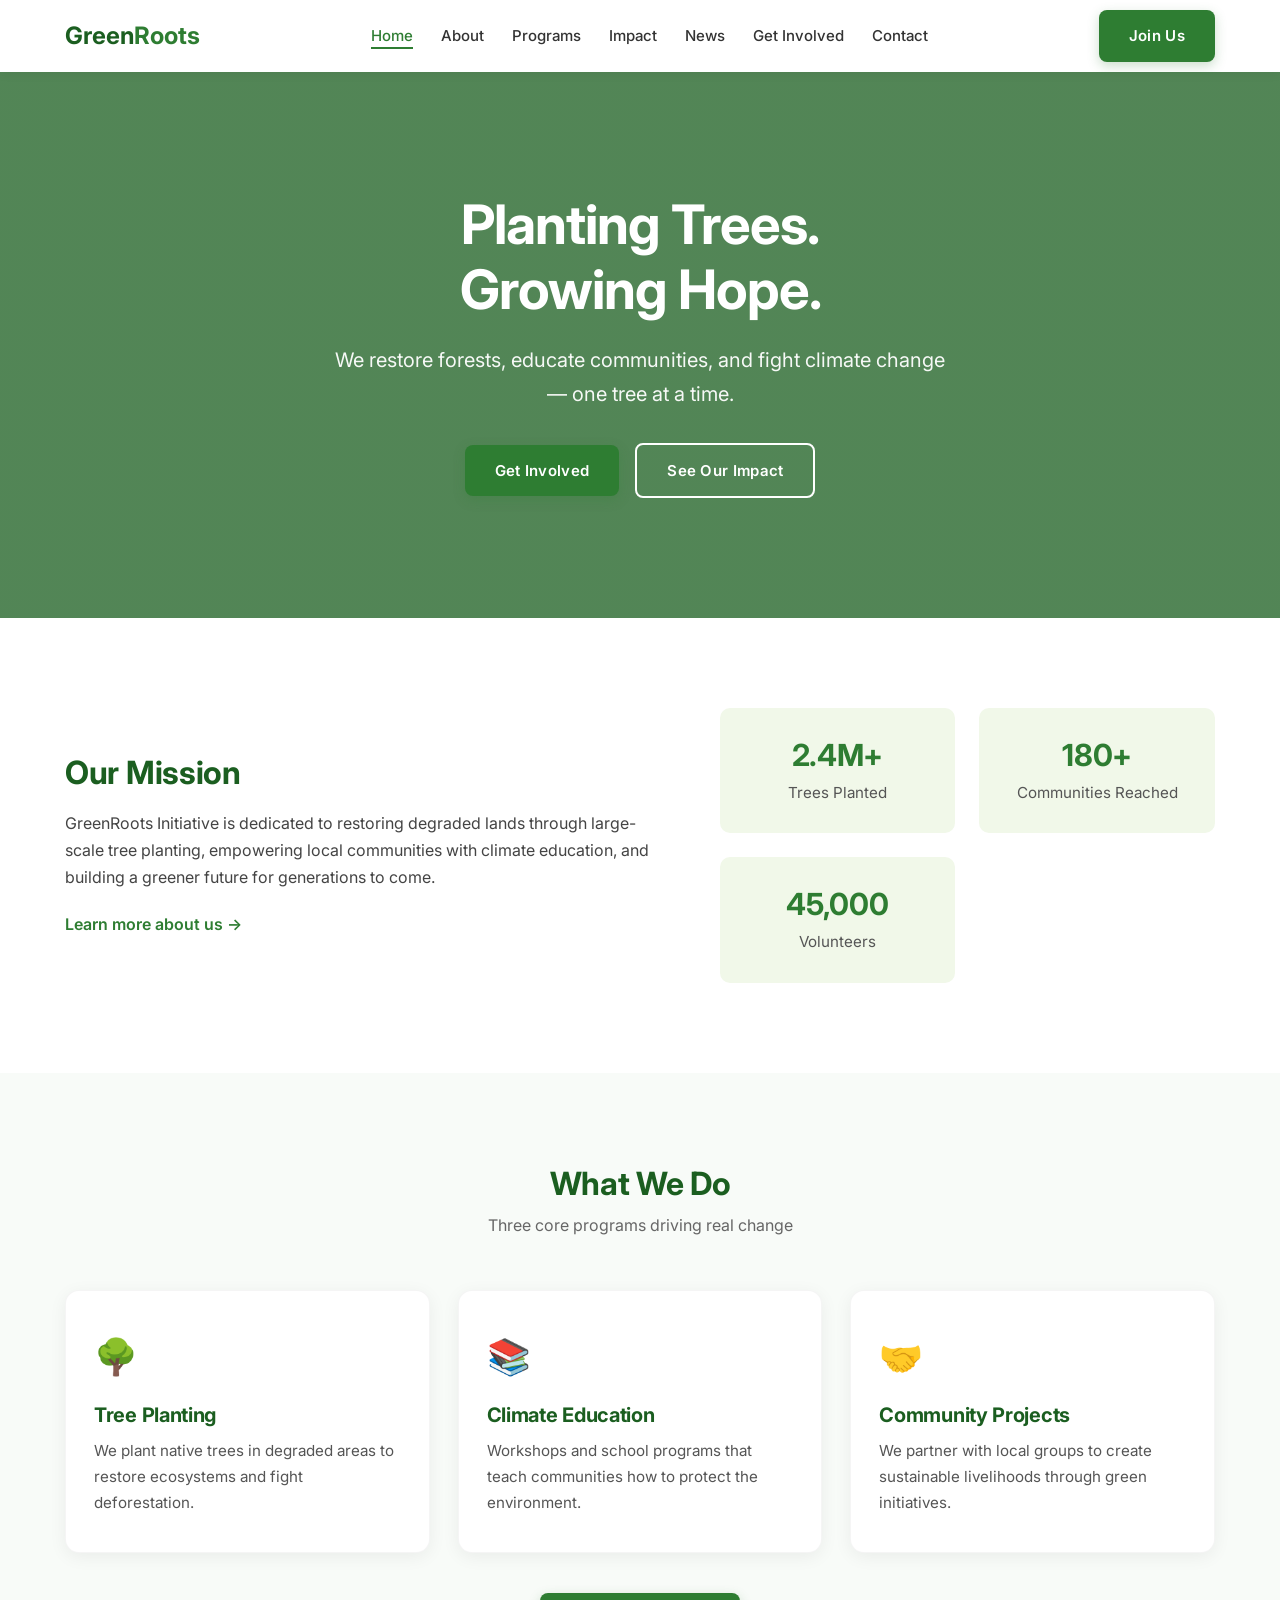
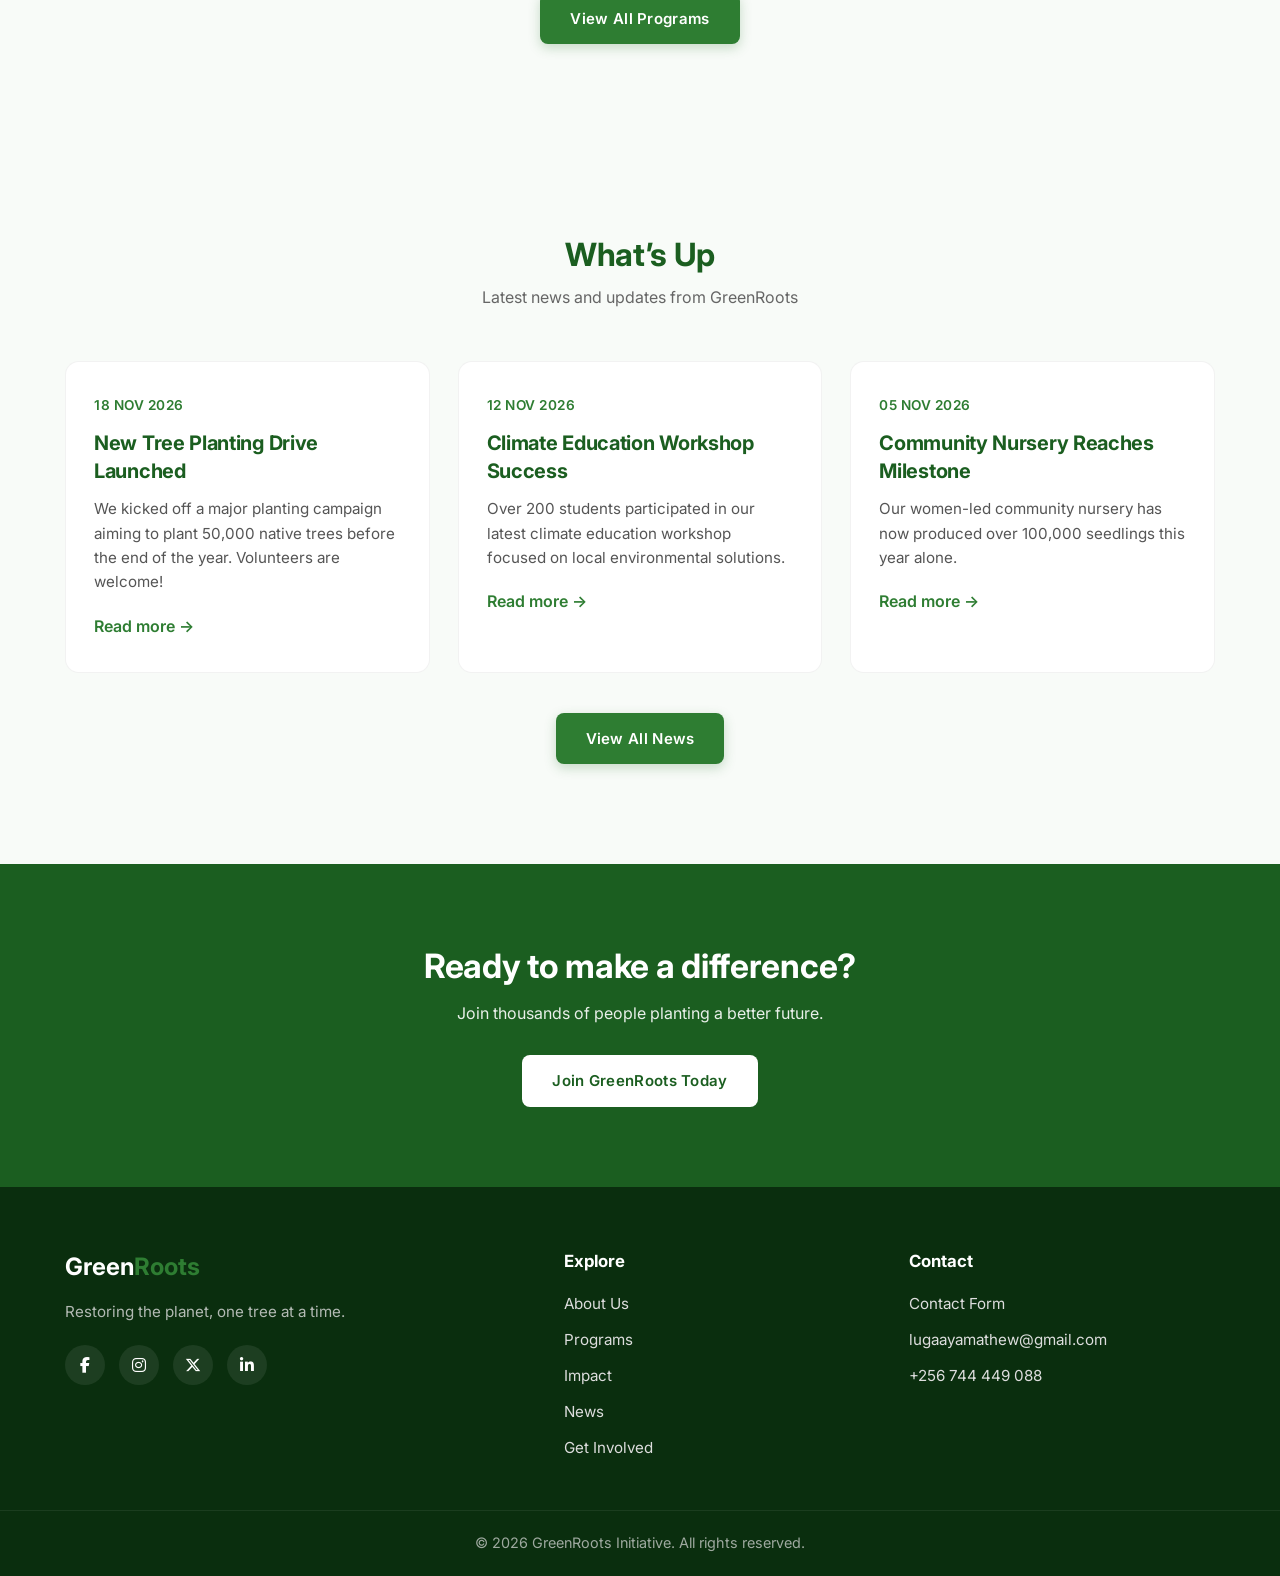
==== commit dcc8910e: "change" ====
--- a/index.html
+++ b/index.html
@@ -107,7 +107,7 @@
     </div>
   </section>
 
-  <!-- What's Up / Latest Updates -->
+<!-- What's Up / Latest Updates -->
 <section class="whats-up">
   <div class="container">
     <div class="section-header">
@@ -121,7 +121,7 @@
         <div class="update-date">18 Nov 2026</div>
         <h3>New Tree Planting Drive Launched</h3>
         <p>We kicked off a major planting campaign aiming to plant 50,000 native trees before the end of the year. Volunteers are welcome!</p>
-        <a href="#" class="text-link">Read more →</a>
+        <a href="news.html" class="text-link">Read more →</a>
       </article>
 
       <!-- Update 2 -->
@@ -129,7 +129,7 @@
         <div class="update-date">12 Nov 2026</div>
         <h3>Climate Education Workshop Success</h3>
         <p>Over 200 students participated in our latest climate education workshop focused on local environmental solutions.</p>
-        <a href="#" class="text-link">Read more →</a>
+        <a href="news.html" class="text-link">Read more →</a>
       </article>
 
       <!-- Update 3 -->
@@ -137,12 +137,15 @@
         <div class="update-date">05 Nov 2026</div>
         <h3>Community Nursery Reaches Milestone</h3>
         <p>Our women-led community nursery has now produced over 100,000 seedlings this year alone.</p>
-        <a href="#" class="text-link">Read more →</a>
+        <a href="news.html" class="text-link">Read more →</a>
       </article>
     </div>
+
+    <div class="center" style="margin-top: 40px;">
+      <a href="news.html" class="btn btn-primary">View All News</a>
+    </div>
   </div>
 </section>
-
   <!-- Call to Action -->
   <section class="cta">
     <div class="container">
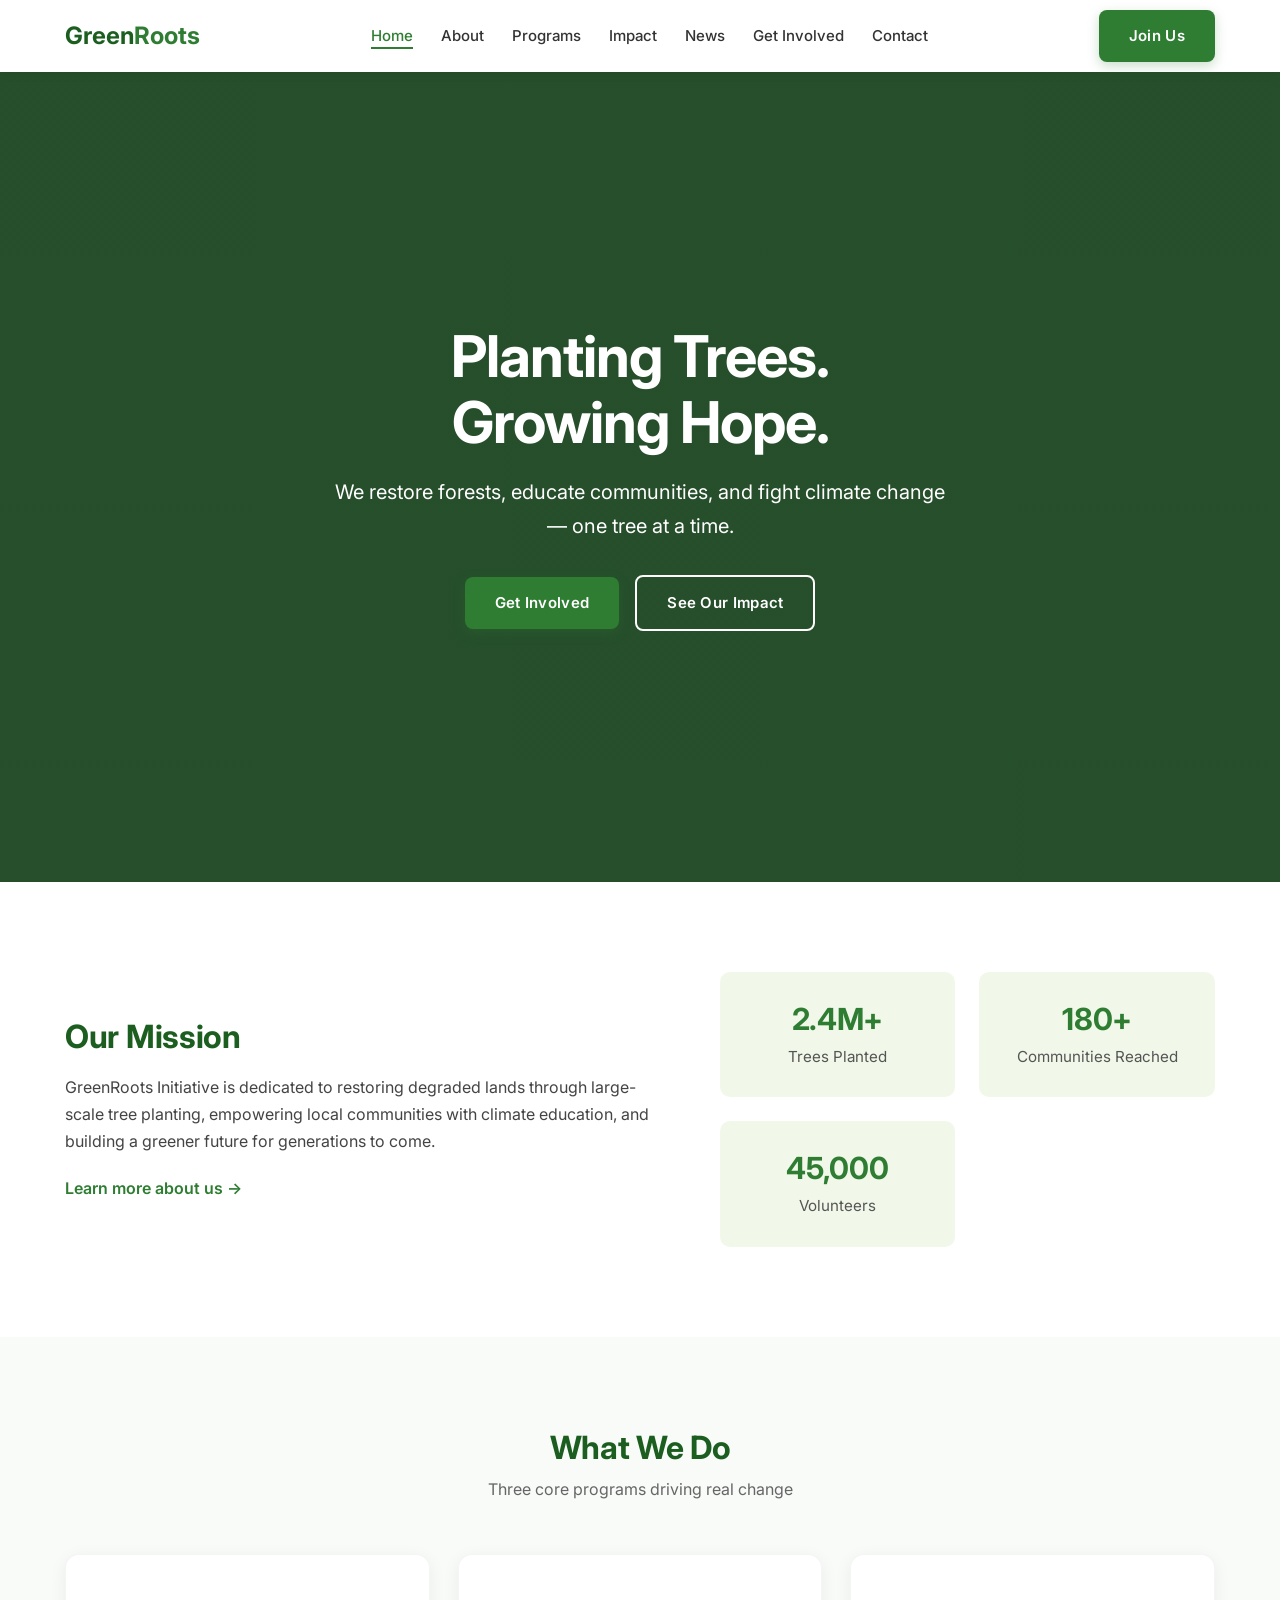
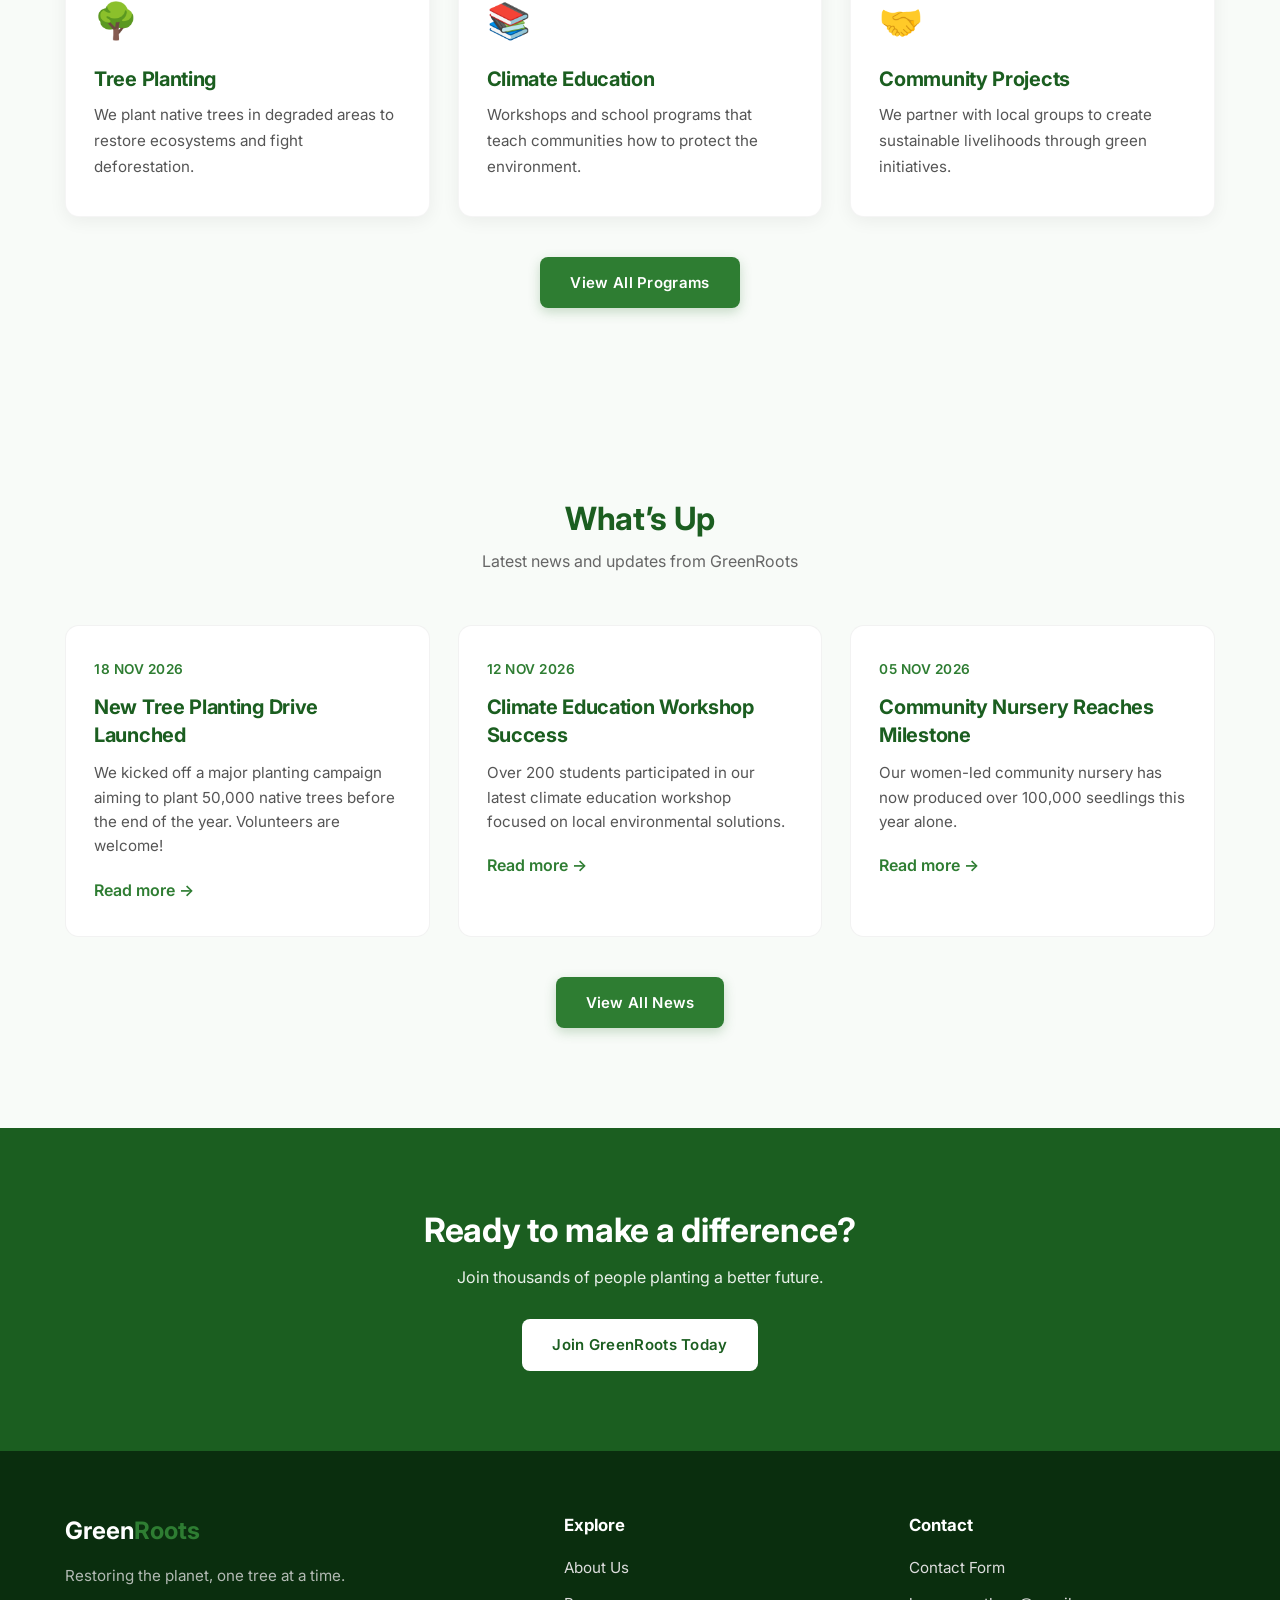
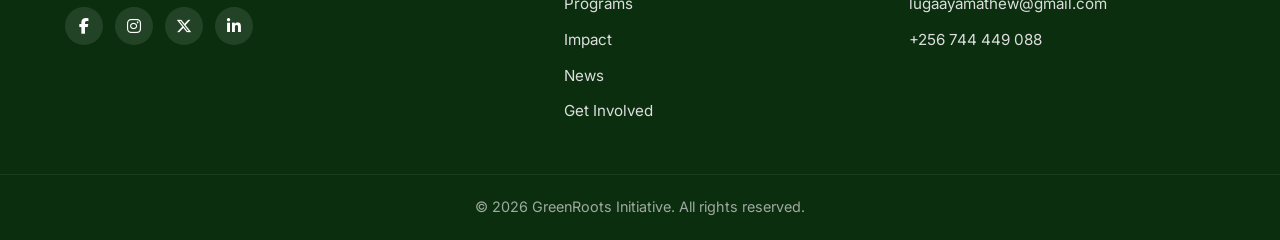
==== commit 551e9942: "hero" ====
--- a/index.html
+++ b/index.html
@@ -38,17 +38,22 @@
   </div>
 </header>
 
-  <!-- Hero Section -->
-  <section class="hero">
-    <div class="container hero-content">
-      <h1>Planting Trees.<br>Growing Hope.</h1>
-      <p>We restore forests, educate communities, and fight climate change — one tree at a time.</p>
-      <div class="hero-buttons">
-        <a href="get-involved.html" class="btn btn-primary">Get Involved</a>
-        <a href="impact.html" class="btn btn-outline">See Our Impact</a>
-      </div>
-    </div>
-  </section>
+  <!-- Hero Section with Video -->
+<section class="hero">
+  <video autoplay muted loop playsinline class="hero-video">
+    <source src="https://videos.pexels.com/video-files/3209211/3209211-uhd_2560_1440_25fps.mp4" type="video/mp4">
+  </video>
+  <div class="hero-overlay"></div>
+
+  <div class="container hero-content">
+    <h1>Planting Trees.<br>Growing Hope.</h1>
+    <p>We restore forests, educate communities, and fight climate change — one tree at a time.</p>
+    <div class="hero-buttons">
+      <a href="get-involved.html" class="btn btn-primary">Get Involved</a>
+      <a href="impact.html" class="btn btn-outline">See Our Impact</a>
+    </div>
+  </div>
+</section>
 
   <!-- Mission Section -->
   <section class="mission">
@@ -208,6 +213,24 @@
     hamburger.classList.toggle('active');
   });
 </script>
+
+<script>
+  // Simple scroll animation
+  const fadeElements = document.querySelectorAll('.section-header, .card, .update-card, .mission-text, .stat');
+
+  const observer = new IntersectionObserver((entries) => {
+    entries.forEach(entry => {
+      if (entry.isIntersecting) {
+        entry.target.classList.add('visible');
+      }
+    });
+  }, { threshold: 0.15 });
+
+  fadeElements.forEach(el => {
+    el.classList.add('fade-in');
+    observer.observe(el);
+  });
+</script>
 </body>
 
 </html>
--- a/style.css
+++ b/style.css
@@ -1383,4 +1383,312 @@
   .news-grid {
     grid-template-columns: 1fr;
   }
-}+}
+
+/* ========== NEWS PAGE & UNIFORM IMAGES ========== */
+.news-page {
+  padding: 90px 0;
+}
+
+.news-grid {
+  display: grid;
+  grid-template-columns: repeat(3, 1fr);
+  gap: 28px;
+}
+
+.news-card {
+  background: white;
+  border-radius: 12px;
+  overflow: hidden; /* Rounds the top corners of the image to match the card */
+  box-shadow: 0 4px 18px rgba(0, 0, 0, 0.06);
+  display: flex;
+  flex-direction: column;
+  transition: transform 0.25s ease, box-shadow 0.25s ease;
+}
+
+.news-card:hover {
+  transform: translateY(-6px);
+  box-shadow: 0 10px 26px rgba(0, 0, 0, 0.1);
+}
+
+/* Uniform Image Box */
+.news-image {
+  width: 100%;
+  height: 220px; /* Forces every image container to the exact same height */
+  background: #e8f5e9;
+  overflow: hidden;
+  flex-shrink: 0;
+}
+
+.news-image img {
+  width: 100%;
+  height: 100%;
+  object-fit: cover; /* Crops photos cleanly to fill the box without squishing */
+  object-position: center;
+  display: block;
+  transition: transform 0.35s ease;
+}
+
+.news-card:hover .news-image img {
+  transform: scale(1.05); /* Subtle zoom effect on hover */
+}
+
+/* Card Text Area */
+.news-content {
+  padding: 26px 24px 30px;
+  display: flex;
+  flex-direction: column;
+  flex-grow: 1;
+}
+
+.news-date {
+  font-size: 0.85rem;
+  font-weight: 600;
+  color: #2e7d32;
+  background: #e8f5e9;
+  display: inline-block;
+  align-self: flex-start;
+  padding: 4px 12px;
+  border-radius: 20px;
+  margin-bottom: 14px;
+}
+
+.news-card h2 {
+  font-size: 1.25rem;
+  color: #1b5e20;
+  margin-bottom: 12px;
+  line-height: 1.35;
+}
+
+.news-card p {
+  color: #555;
+  font-size: 0.95rem;
+  margin-bottom: 20px;
+  flex-grow: 1; /* Aligns "Read full story" links at the bottom of every card */
+}
+
+.news-card .text-link:hover {
+  text-decoration: underline;
+}
+
+/* Footer Social Icons */
+.social-icons {
+  display: flex;
+  gap: 12px;
+  margin-top: 18px;
+}
+
+.social-icons a {
+  display: flex;
+  align-items: center;
+  justify-content: center;
+  width: 38px;
+  height: 38px;
+  background: rgba(255, 255, 255, 0.1);
+  border-radius: 50%;
+  color: white;
+  transition: background 0.25s ease;
+}
+
+.social-icons a:hover {
+  background: #2e7d32;
+}
+
+/* ========== RESPONSIVE ========== */
+@media (max-width: 900px) {
+  .news-grid {
+    grid-template-columns: repeat(2, 1fr);
+  }
+}
+
+@media (max-width: 600px) {
+  .news-grid {
+    grid-template-columns: 1fr;
+  }
+
+  .news-image {
+    height: 200px;
+  }
+}
+
+
+/* ========== VIDEO HERO & MOTION WORDS ========== */
+.video-hero {
+  position: relative;
+  height: 460px;
+  display: flex;
+  align-items: center;
+  justify-content: center;
+  text-align: center;
+  color: white;
+  overflow: hidden;
+}
+
+.hero-video {
+  position: absolute;
+  top: 50%;
+  left: 50%;
+  width: 100%;
+  height: 100%;
+  object-fit: cover;
+  transform: translate(-50%, -50%);
+  z-index: 1;
+}
+
+.video-overlay {
+  position: absolute;
+  inset: 0;
+  background: linear-gradient(rgba(13, 59, 18, 0.72), rgba(27, 94, 32, 0.78));
+  z-index: 2;
+}
+
+.video-hero-content {
+  position: relative;
+  z-index: 3;
+  max-width: 720px;
+}
+
+.badge-anim {
+  display: inline-block;
+  background: rgba(255, 255, 255, 0.18);
+  padding: 6px 16px;
+  border-radius: 20px;
+  font-size: 0.85rem;
+  font-weight: 600;
+  letter-spacing: 0.5px;
+  margin-bottom: 14px;
+  animation: fadeSlideUp 0.7s ease forwards;
+}
+
+.title-anim {
+  font-size: 3rem;
+  font-weight: 700;
+  line-height: 1.2;
+  margin-bottom: 16px;
+  opacity: 0;
+  animation: fadeSlideUp 0.8s ease 0.2s forwards;
+}
+
+.highlight-word {
+  color: #a5d6a7;
+  display: inline-block;
+  transition: opacity 0.4s ease, transform 0.4s ease;
+}
+
+.subtitle-anim {
+  font-size: 1.15rem;
+  opacity: 0;
+  margin-bottom: 28px;
+  animation: fadeSlideUp 0.8s ease 0.4s forwards;
+}
+
+.hero-actions-anim {
+  opacity: 0;
+  animation: fadeSlideUp 0.8s ease 0.6s forwards;
+}
+
+@keyframes fadeSlideUp {
+  from {
+    opacity: 0;
+    transform: translateY(22px);
+  }
+  to {
+    opacity: 1;
+    transform: translateY(0);
+  }
+}
+
+/* Responsive Adjustments */
+@media (max-width: 600px) {
+  .video-hero {
+    height: 400px;
+  }
+  .title-anim {
+    font-size: 2.1rem;
+  }
+}
+
+
+/* ========== HERO VIDEO ========== */
+.hero {
+  position: relative;
+  height: 90vh;
+  min-height: 600px;
+  display: flex;
+  align-items: center;
+  justify-content: center;
+  text-align: center;
+  color: white;
+  overflow: hidden;
+}
+
+.hero-video {
+  position: absolute;
+  top: 0;
+  left: 0;
+  width: 100%;
+  height: 100%;
+  object-fit: cover;
+  z-index: 0;
+}
+
+.hero-overlay {
+  position: absolute;
+  top: 0;
+  left: 0;
+  width: 100%;
+  height: 100%;
+  background: rgba(15, 50, 20, 0.65);
+  z-index: 1;
+}
+
+.hero-content {
+  position: relative;
+  z-index: 2;
+}
+
+.hero h1 {
+  font-size: 3.6rem;
+  font-weight: 700;
+  line-height: 1.15;
+  margin-bottom: 20px;
+  animation: fadeUp 1s ease forwards;
+}
+
+.hero p {
+  font-size: 1.25rem;
+  max-width: 620px;
+  margin: 0 auto 32px;
+  opacity: 0.95;
+  animation: fadeUp 1s ease 0.2s forwards;
+  opacity: 0;
+}
+
+.hero-buttons {
+  animation: fadeUp 1s ease 0.4s forwards;
+  opacity: 0;
+}
+
+/* Animation */
+@keyframes fadeUp {
+  from {
+    opacity: 0;
+    transform: translateY(30px);
+  }
+  to {
+    opacity: 1;
+    transform: translateY(0);
+  }
+}
+
+/* ========== GENERAL ANIMATIONS ========== */
+.fade-in {
+  opacity: 0;
+  transform: translateY(25px);
+  transition: all 0.7s ease;
+}
+
+.fade-in.visible {
+  opacity: 1;
+  transform: translateY(0);
+}
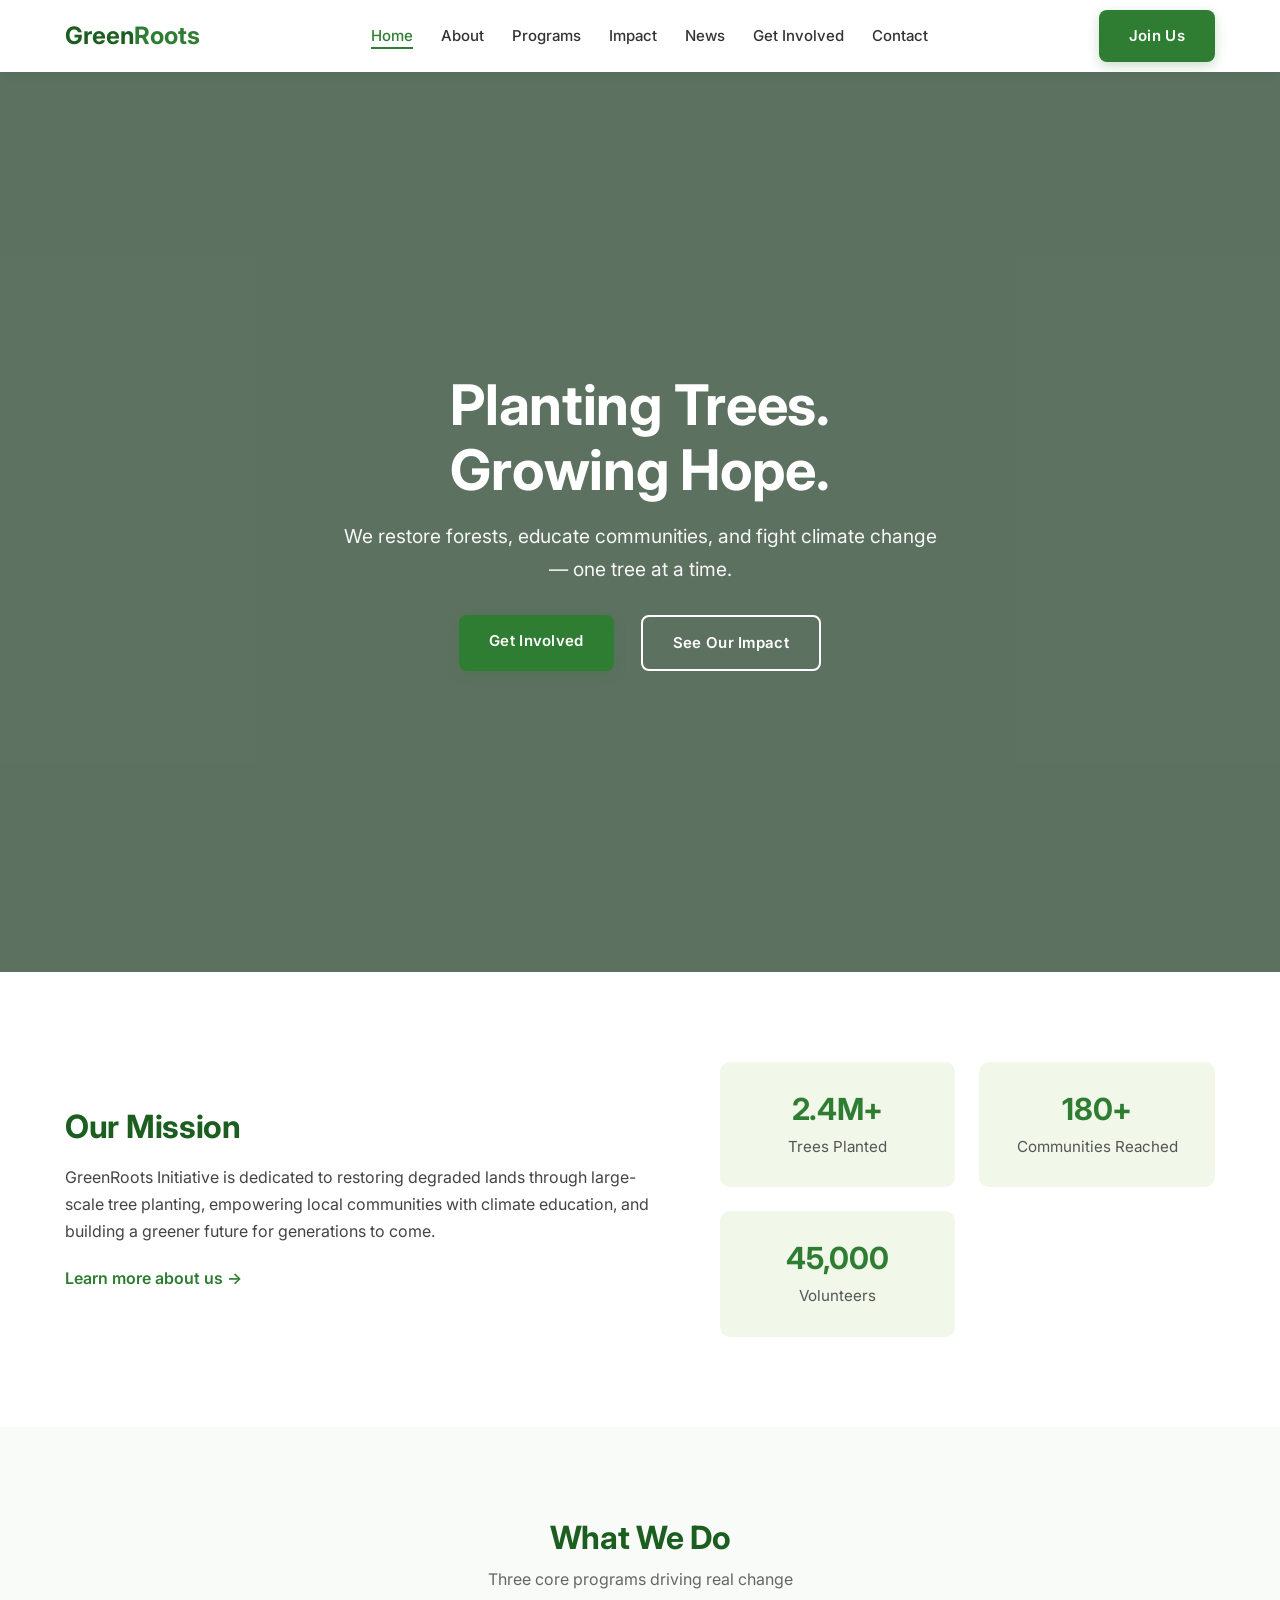
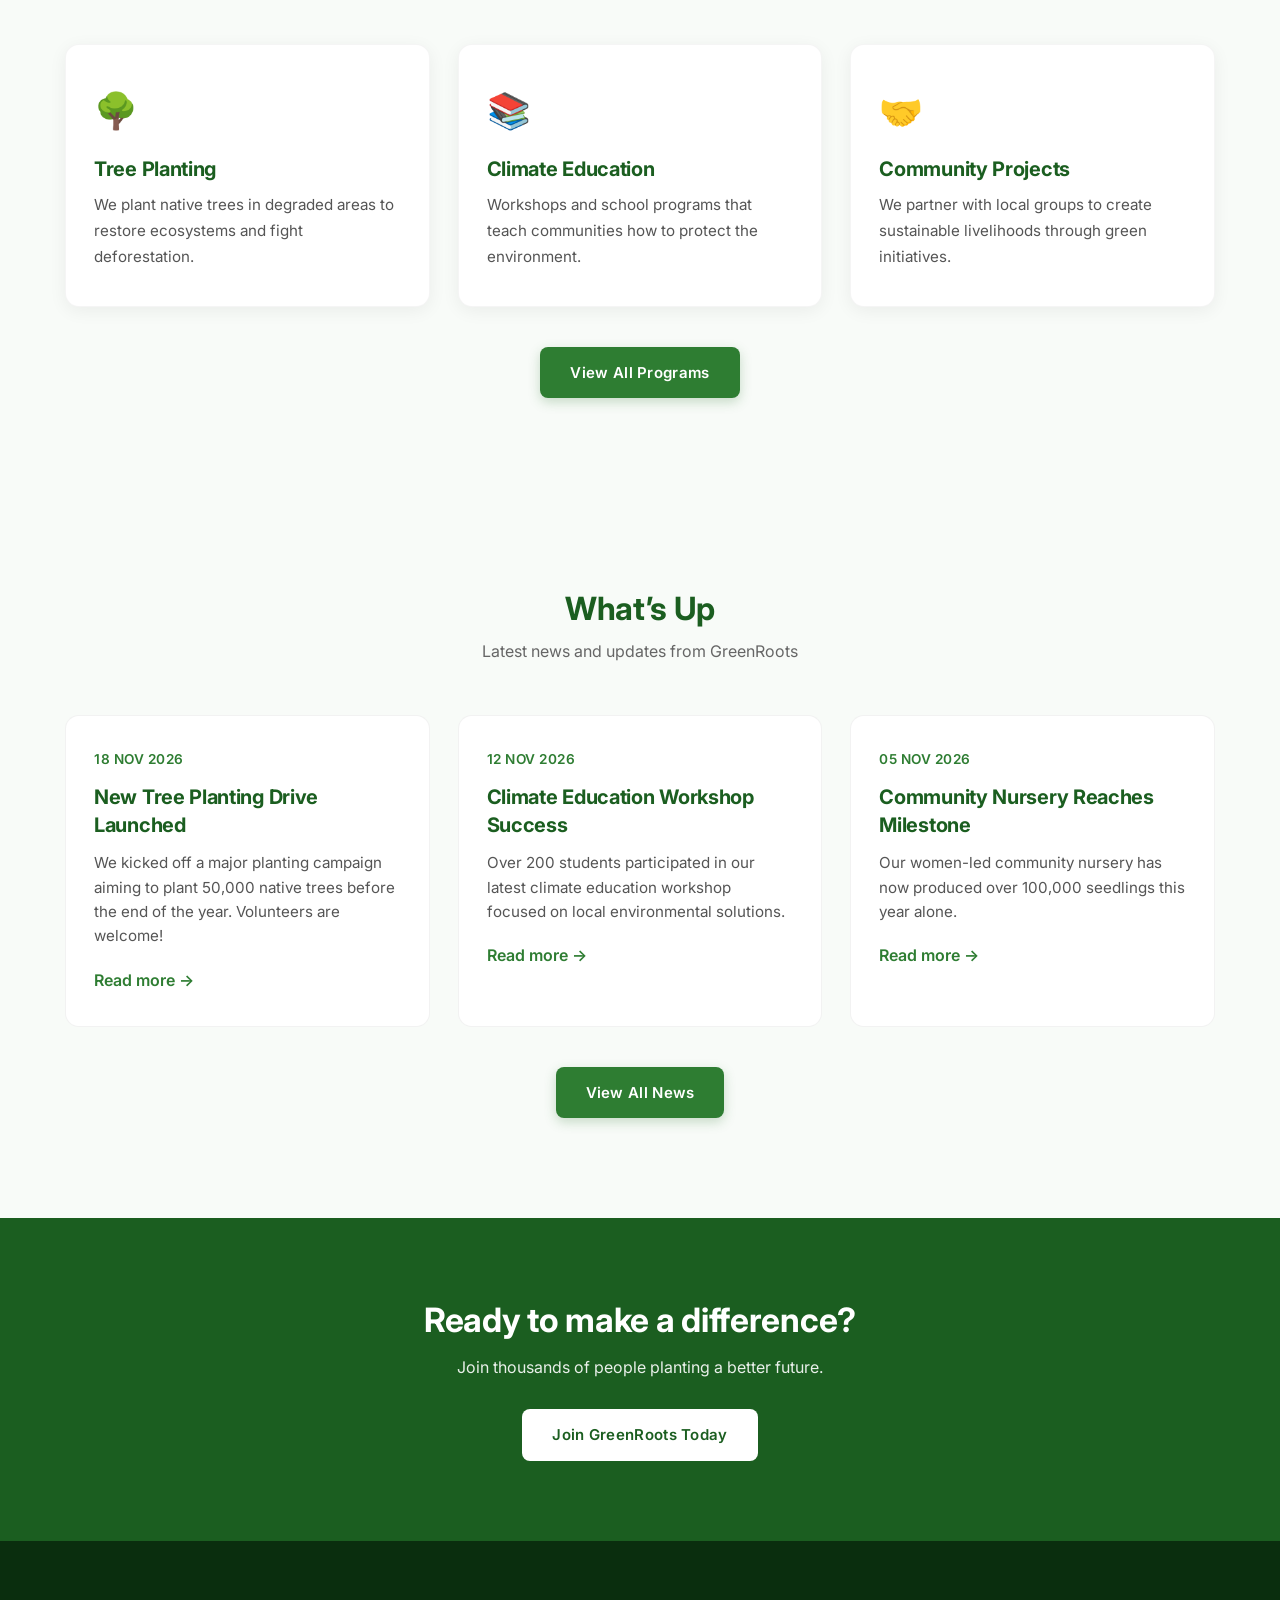
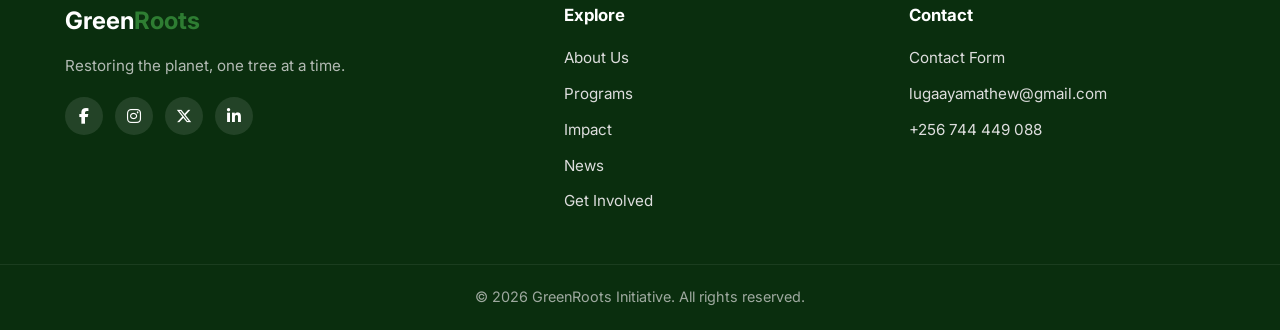
==== commit f9e087dd: "changes" ====
--- a/index.html
+++ b/index.html
@@ -40,9 +40,10 @@
 
   <!-- Hero Section with Video -->
 <section class="hero">
-  <video autoplay muted loop playsinline class="hero-video">
+  <video class="hero-video" autoplay muted loop playsinline>
     <source src="https://videos.pexels.com/video-files/3209211/3209211-uhd_2560_1440_25fps.mp4" type="video/mp4">
   </video>
+
   <div class="hero-overlay"></div>
 
   <div class="container hero-content">
@@ -54,7 +55,6 @@
     </div>
   </div>
 </section>
-
   <!-- Mission Section -->
   <section class="mission">
     <div class="container">
--- a/style.css
+++ b/style.css
@@ -110,13 +110,7 @@
 }
 
 /* ========== HERO ========== */
-.hero {
-  background: linear-gradient(rgba(27, 94, 32, 0.75), rgba(27, 94, 32, 0.75)),
-              url('https://images.unsplash.com/photo-1542601906990-b4d3fb778b09?w=1600') center/cover no-repeat;
-  color: white;
-  padding: 120px 0;
-  text-align: center;
-}
+
 
 .hero h1 {
   font-size: 3.2rem;
@@ -336,9 +330,7 @@
 }
 
 @media (max-width: 600px) {
-  .hero {
-    padding: 90px 0;
-  }
+ 
 
   .hero h1 {
     font-size: 2rem;
@@ -1189,19 +1181,6 @@
   padding: 110px 0 90px;
 }
 
-/* Stronger hero */
-.hero h1 {
-  font-size: 3.4rem;
-  font-weight: 700;
-  letter-spacing: -1px;
-  margin-bottom: 20px;
-}
-
-.hero p {
-  font-size: 1.25rem;
-  max-width: 620px;
-}
-
 /* Better navigation */
 header {
   backdrop-filter: blur(10px);
@@ -1510,38 +1489,6 @@
     height: 200px;
   }
 }
-
-
-/* ========== VIDEO HERO & MOTION WORDS ========== */
-.video-hero {
-  position: relative;
-  height: 460px;
-  display: flex;
-  align-items: center;
-  justify-content: center;
-  text-align: center;
-  color: white;
-  overflow: hidden;
-}
-
-.hero-video {
-  position: absolute;
-  top: 50%;
-  left: 50%;
-  width: 100%;
-  height: 100%;
-  object-fit: cover;
-  transform: translate(-50%, -50%);
-  z-index: 1;
-}
-
-.video-overlay {
-  position: absolute;
-  inset: 0;
-  background: linear-gradient(rgba(13, 59, 18, 0.72), rgba(27, 94, 32, 0.78));
-  z-index: 2;
-}
-
 .video-hero-content {
   position: relative;
   z-index: 3;
@@ -1608,12 +1555,107 @@
   }
 }
 
-
-/* ========== HERO VIDEO ========== */
+/* Animation */
+@keyframes fadeUp {
+  from {
+    opacity: 0;
+    transform: translateY(30px);
+  }
+  to {
+    opacity: 1;
+    transform: translateY(0);
+  }
+}
+
+/* ========== GENERAL ANIMATIONS ========== */
+.fade-in {
+  opacity: 0;
+  transform: translateY(25px);
+  transition: all 0.7s ease;
+}
+
+.fade-in.visible {
+  opacity: 1;
+  transform: translateY(0);
+}
+
+/* ========== HERO VIDEO - FORCE FULL COVER ========== */
 .hero {
+  position: relative !important;
+  width: 100%;
+  height: 100vh;
+  min-height: 650px;
+  display: flex;
+  align-items: center;
+  justify-content: center;
+  overflow: hidden;
+  color: white;
+  text-align: center;
+}
+
+.hero-video {
+  position: absolute !important;
+  top: 0 !important;
+  left: 0 !important;
+  width: 100% !important;
+  height: 100% !important;
+  object-fit: cover !important;
+  object-position: center !important;
+  z-index: 0;
+}
+
+.hero-overlay {
+  position: absolute;
+  top: 0;
+  left: 0;
+  width: 100%;
+  height: 100%;
+  background: rgba(12, 40, 18, 0.65);
+  z-index: 1;
+}
+
+.hero-content {
   position: relative;
-  height: 90vh;
-  min-height: 600px;
+  z-index: 2;
+  padding: 0 20px;
+  max-width: 900px;
+}
+
+.hero h1 {
+  font-size: 3.5rem;
+  font-weight: 700;
+  line-height: 1.15;
+  margin-bottom: 18px;
+}
+
+.hero p {
+  font-size: 1.2rem;
+  margin-bottom: 30px;
+  opacity: 0.95;
+}
+
+.hero-buttons {
+  display: flex;
+  gap: 15px;
+  justify-content: center;
+  flex-wrap: wrap;
+}
+
+@media (max-width: 768px) {
+  .hero {
+    height: 90vh;
+    min-height: 550px;
+  }
+  .hero h1 {
+    font-size: 2.3rem;
+  }
+}
+
+/* ========== NEWS PAGE - VIDEO HERO ========== */
+.video-hero {
+  position: relative;
+  height: 85vh;
+  min-height: 520px;
   display: flex;
   align-items: center;
   justify-content: center;
@@ -1622,58 +1664,80 @@
   overflow: hidden;
 }
 
-.hero-video {
+.video-hero .hero-video {
   position: absolute;
   top: 0;
   left: 0;
   width: 100%;
   height: 100%;
   object-fit: cover;
-  z-index: 0;
-}
-
-.hero-overlay {
+  object-position: center;
+  z-index: 1;
+}
+
+.video-overlay {
   position: absolute;
   top: 0;
   left: 0;
   width: 100%;
   height: 100%;
-  background: rgba(15, 50, 20, 0.65);
-  z-index: 1;
-}
-
-.hero-content {
+  background: linear-gradient(rgba(13, 59, 18, 0.7), rgba(27, 94, 32, 0.75));
+  z-index: 2;
+}
+
+.video-hero-content {
   position: relative;
-  z-index: 2;
-}
-
-.hero h1 {
-  font-size: 3.6rem;
+  z-index: 3;
+  max-width: 800px;
+  padding: 0 20px;
+}
+
+.badge-anim {
+  display: inline-block;
+  background: rgba(255, 255, 255, 0.18);
+  backdrop-filter: blur(4px);
+  padding: 6px 16px;
+  border-radius: 30px;
+  font-size: 0.85rem;
+  font-weight: 600;
+  letter-spacing: 0.5px;
+  margin-bottom: 18px;
+  animation: fadeSlideUp 0.7s ease forwards;
+}
+
+.title-anim {
+  font-size: 3.2rem;
   font-weight: 700;
-  line-height: 1.15;
-  margin-bottom: 20px;
-  animation: fadeUp 1s ease forwards;
-}
-
-.hero p {
-  font-size: 1.25rem;
+  line-height: 1.2;
+  margin-bottom: 18px;
+  opacity: 0;
+  animation: fadeSlideUp 0.8s ease 0.2s forwards;
+}
+
+.highlight-word {
+  color: #a5d6a7;
+  display: inline-block;
+  transition: all 0.4s ease;
+}
+
+.subtitle-anim {
+  font-size: 1.15rem;
   max-width: 620px;
-  margin: 0 auto 32px;
-  opacity: 0.95;
-  animation: fadeUp 1s ease 0.2s forwards;
+  margin: 0 auto 30px;
   opacity: 0;
-}
-
-.hero-buttons {
-  animation: fadeUp 1s ease 0.4s forwards;
+  animation: fadeSlideUp 0.8s ease 0.4s forwards;
+  line-height: 1.6;
+}
+
+.hero-actions-anim {
   opacity: 0;
-}
-
-/* Animation */
-@keyframes fadeUp {
+  animation: fadeSlideUp 0.8s ease 0.6s forwards;
+}
+
+@keyframes fadeSlideUp {
   from {
     opacity: 0;
-    transform: translateY(30px);
+    transform: translateY(25px);
   }
   to {
     opacity: 1;
@@ -1681,14 +1745,106 @@
   }
 }
 
-/* ========== GENERAL ANIMATIONS ========== */
-.fade-in {
-  opacity: 0;
-  transform: translateY(25px);
-  transition: all 0.7s ease;
-}
-
-.fade-in.visible {
-  opacity: 1;
-  transform: translateY(0);
-}
+/* ========== NEWS CARDS ========== */
+.news-page {
+  padding: 90px 0;
+  background: #f8fbf8;
+}
+
+.news-grid {
+  display: grid;
+  grid-template-columns: repeat(3, 1fr);
+  gap: 28px;
+}
+
+.news-card {
+  background: white;
+  border-radius: 14px;
+  overflow: hidden;
+  box-shadow: 0 4px 18px rgba(0,0,0,0.06);
+  display: flex;
+  flex-direction: column;
+  transition: all 0.3s ease;
+}
+
+.news-card:hover {
+  transform: translateY(-8px);
+  box-shadow: 0 16px 35px rgba(0,0,0,0.1);
+}
+
+.news-image {
+  width: 100%;
+  height: 210px;
+  overflow: hidden;
+}
+
+.news-image img {
+  width: 100%;
+  height: 100%;
+  object-fit: cover;
+  transition: transform 0.4s ease;
+}
+
+.news-card:hover .news-image img {
+  transform: scale(1.06);
+}
+
+.news-content {
+  padding: 24px 22px 28px;
+  display: flex;
+  flex-direction: column;
+  flex-grow: 1;
+}
+
+.news-date {
+  font-size: 0.8rem;
+  font-weight: 600;
+  color: #2e7d32;
+  background: #e8f5e9;
+  padding: 4px 12px;
+  border-radius: 20px;
+  display: inline-block;
+  margin-bottom: 14px;
+  align-self: flex-start;
+}
+
+.news-card h2 {
+  font-size: 1.2rem;
+  color: #1b5e20;
+  margin-bottom: 12px;
+  line-height: 1.35;
+}
+
+.news-card p {
+  color: #555;
+  font-size: 0.95rem;
+  margin-bottom: 18px;
+  flex-grow: 1;
+  line-height: 1.6;
+}
+
+/* Responsive */
+@media (max-width: 900px) {
+  .news-grid {
+    grid-template-columns: repeat(2, 1fr);
+  }
+
+  .title-anim {
+    font-size: 2.4rem;
+  }
+}
+
+@media (max-width: 600px) {
+  .video-hero {
+    height: 75vh;
+    min-height: 480px;
+  }
+
+  .title-anim {
+    font-size: 2rem;
+  }
+
+  .news-grid {
+    grid-template-columns: 1fr;
+  }
+}
